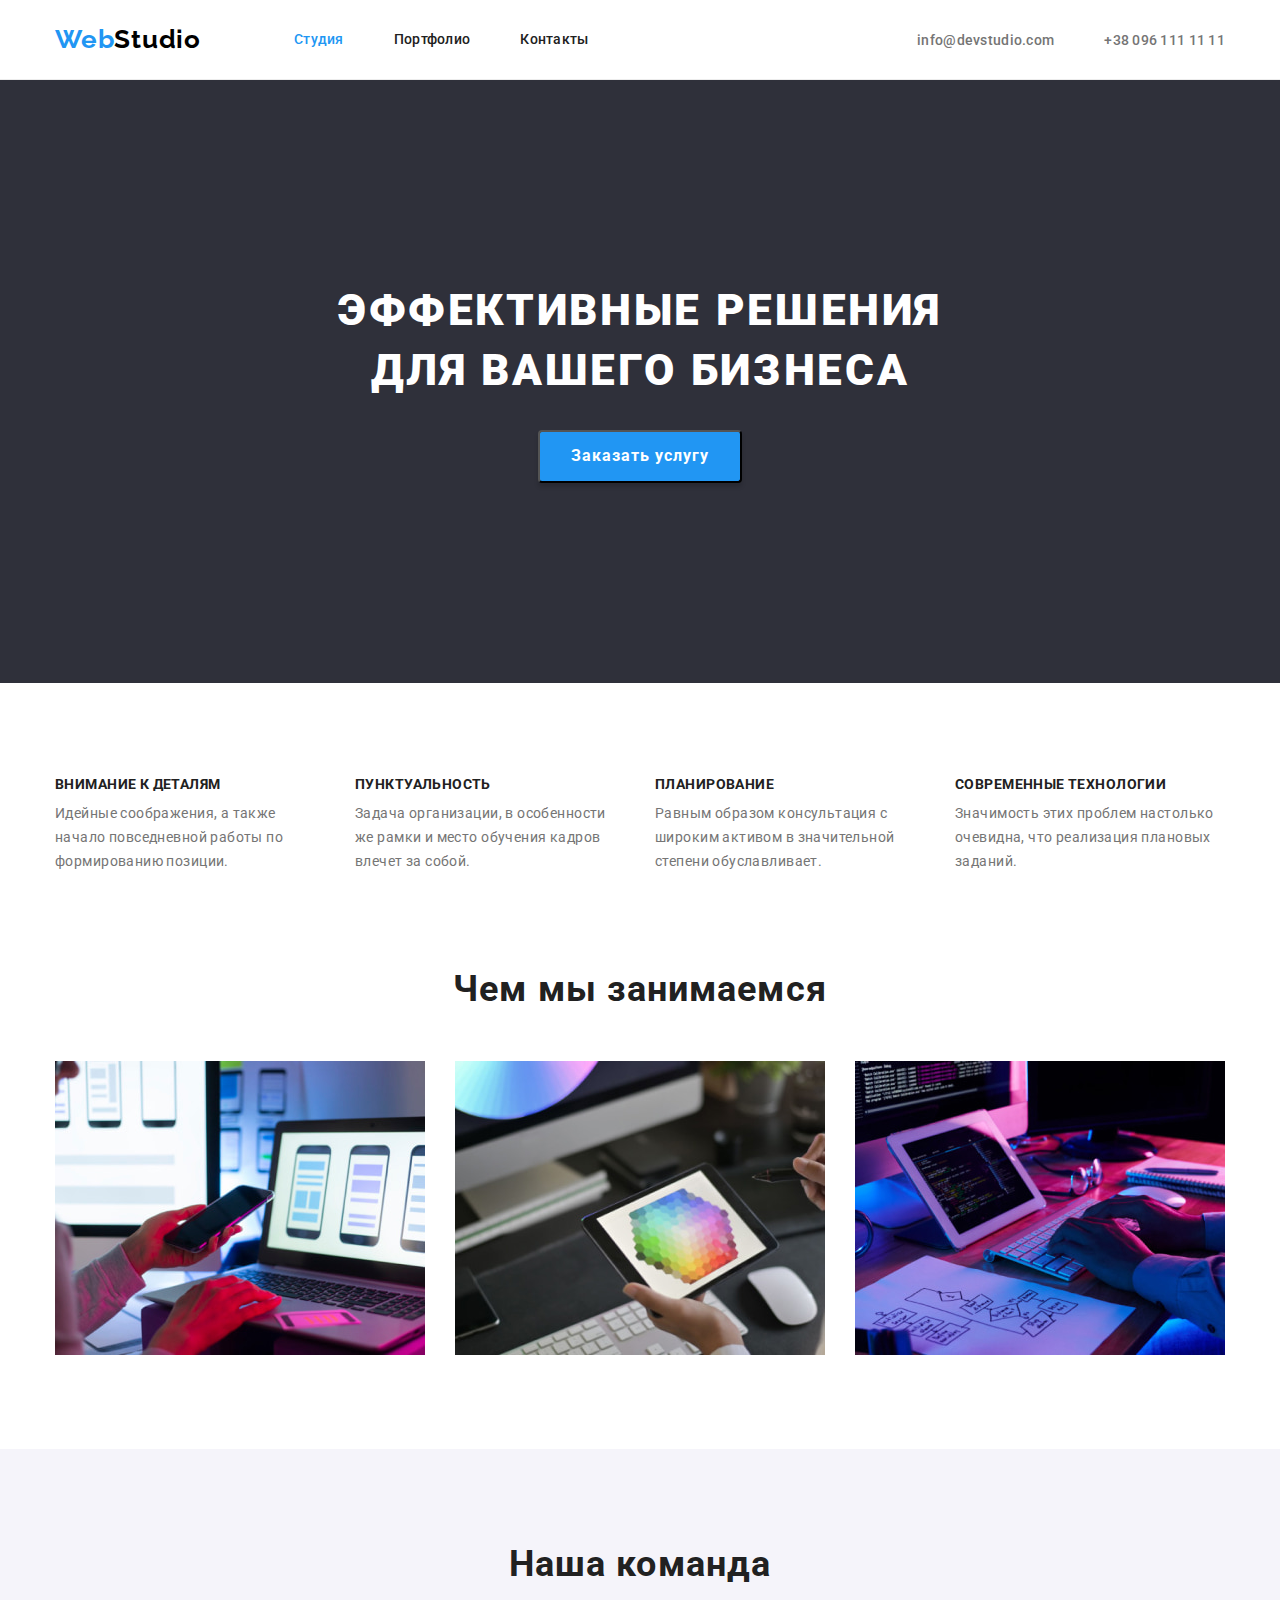
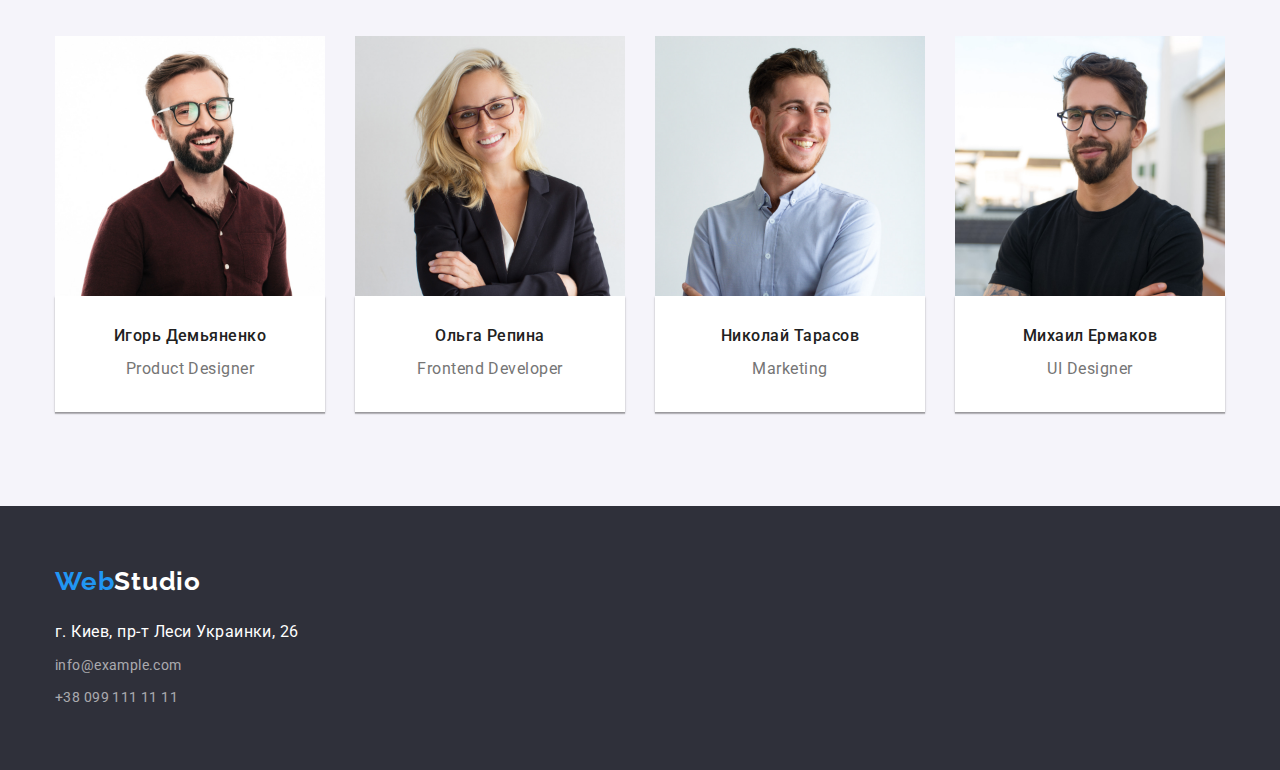
==== index.html @ f091d11c "Initial commit" ====
<!DOCTYPE html>
<html lang="ru">
  <head>
    <meta charset="UTF-8" />
    <meta http-equiv="X-UA-Compatible" content="IE=edge" />
    <meta name="viewport" content="width=device-width, initial-scale=1.0" />
    <title>Эффективные решения для вашего бизнеса</title>
    <!--Fonts Start-->
    <link rel="preconnect" href="https://fonts.googleapis.com" />
    <link rel="preconnect" href="https://fonts.gstatic.com" crossorigin />
    <link
      href="https://fonts.googleapis.com/css2?family=Raleway:wght@700&family=Roboto:wght@400;500;700&display=swap"
      rel="stylesheet"
    />
    <!--Fonts End-->
    <!--Normalize Start-->
    <link
      rel="stylesheet"
      href="https://cdn.jsdelivr.net/npm/modern-normalize@1.1.0/modern-normalize.min.css"
    />
    <!--Normalize End-->
    <link rel="stylesheet" href="./css/styles.css" />
  </head>

  <body>
    <!-- Header section  -->
    <header class="header">
      <div class="container header-container">
        <a class="logo link" href="">
          <span class="logo-text">Web</span><span class="logo-text-second-black">Studio</span>
        </a>
        <nav class="header-nav">
          <ul class="header-list list">
            <li class="header-item">
              <a class="header-link header-list-nav header-link-current link" href="#features"
                >Студия</a
              >
            </li>
            <li class="header-item">
              <a class="header-link header-list-nav link" href="portfolio.html">Портфолио</a>
            </li>
            <li class="header-item">
              <a class="header-link header-list-nav link" href="#contacts">Контакты</a>
            </li>
          </ul>
        </nav>
        <ul class="header-list list">
          <li class="header-item">
            <a class="header-mail header-link link" href="mailto:info@devstudio.com"
              >info@devstudio.com</a
            >
          </li>
          <li class="header-item">
            <a class="header-phone header-link link" href="tel:+380961111111">+38 096 111 11 11</a>
          </li>
        </ul>
      </div>
    </header>
    <!-- Main section -->
    <main>
      <!-- Hero section -->
      <section class="hero">
        <div class="container hero-container">
          <h1 class="main-title">Эффективные решения для вашего бизнеса</h1>
          <button class="main-btn" type="button">Заказать услугу</button>
        </div>
      </section>
      <!-- Features section -->
      <section class="features" id="features">
        <!-- Логічний підзаголовок -->
        <div class="container features-container">
          <h2 class="visually-hidden">Особенности</h2>
          <ul class="features-list list">
            <li class="features-item">
              <h3 class="section-subtitle">Внимание к деталям</h3>
              <p class="about-desc">
                Идейные соображения, а также начало повседневной работы по формированию позиции.
              </p>
            </li>
            <li class="features-item">
              <h3 class="section-subtitle">Пунктуальность</h3>
              <p class="about-desc">
                Задача организации, в особенности же рамки и место обучения кадров влечет за собой.
              </p>
            </li>
            <li class="features-item">
              <h3 class="section-subtitle">Планирование</h3>
              <p class="about-desc">
                Равным образом консультация с широким активом в значительной степени обуславливает.
              </p>
            </li>
            <li class="features-item">
              <h3 class="section-subtitle">Современные технологии</h3>
              <p class="about-desc">
                Значимость этих проблем настолько очевидна, что реализация плановых заданий.
              </p>
            </li>
          </ul>
        </div>
      </section>
      <!-- Services section -->
      <section class="services">
        <div class="container">
          <h2 class="second-title">Чем мы занимаемся</h2>
          <ul class="service-list list">
            <li class="sevice-item">
              <img
                class="service-img"
                src="./image/service/img-2.jpg"
                alt="Разработка проэкта"
                width="370"
                height="294"
              />
            </li>
            <li class="sevice-item">
              <img
                class="service-img"
                src="./image/service/img-3.jpg"
                alt="Подбор дизайна"
                width="370"
                height="294"
              />
            </li>
            <li class="sevice-item">
              <img
                class="service-img"
                src="./image/service/img-1.jpg"
                alt="Планирование"
                width="370"
                height="294"
              />
            </li>
          </ul>
        </div>
      </section>
      <!-- Team section -->
      <section class="team">
        <div class="container">
          <h2 class="second-title">Наша команда</h2>
          <ul class="team-list list">
            <li class="team-item">
              <img
                class="team-img"
                src="./image/team/img-2-1.jpg"
                width="270"
                height="260"
                alt="Игорь Демьяненко"
              />
              <div class="team-wrapper">
                <h3 class="team-subtitle">Игорь Демьяненко</h3>
                <p class="about-desc-team" lang="en">Product Designer</p>
              </div>
            </li>
            <li class="team-item">
              <img
                class="team-img"
                src="./image/team/img-2-2.jpg"
                width="270"
                height="260"
                alt="Ольга Репина"
              />
              <div class="team-wrapper">
                <h3 class="team-subtitle">Ольга Репина</h3>
                <p class="about-desc-team" lang="en">Frontend Developer</p>
              </div>
            </li>
            <li class="team-item">
              <img
                class="team-img"
                src="./image/team/img-2-3.jpg"
                width="270"
                height="260"
                alt="Николай Тарасов"
              />
              <div class="team-wrapper">
                <h3 class="team-subtitle">Николай Тарасов</h3>
                <p class="about-desc-team" lang="en">Marketing</p>
              </div>
            </li>
            <li class="team-item">
              <img
                class="team-img"
                src="./image/team/img-2-4.jpg"
                width="270"
                height="260"
                alt="Михаил Ермаков"
              />
              <div class="team-wrapper">
                <h3 class="team-subtitle">Михаил Ермаков</h3>
                <p class="about-desc-team" lang="en">UI Designer</p>
              </div>
            </li>
          </ul>
        </div>
      </section>
    </main>
    <!-- Footer section -->
    <footer class="footer" id="contacts">
      <div class="container">
        <a class="logo logo-footer link" href="">
          <span class="logo-text">Web</span><span class="logo-text-second-white">Studio</span>
        </a>
        <address class="contacts-adress">
          <ul class="footer-item list">
            <li class="footer-list">
              <a
                class="footer-adress link"
                href="https://goo.gl/maps/zEuSGxevjgM5tQku9"
                target="_blank"
                rel="noopener norefferer"
                >г. Киев, пр-т Леси Украинки, 26</a
              >
            </li>
            <li class="footer-list">
              <a class="footer-email link" href="mailto:info@example.com">info@example.com</a>
            </li>
            <li class="footer-list">
              <a class="footer-phone link" href="tel:+380991111111">+38 099 111 11 11</a>
            </li>
          </ul>
        </address>
      </div>
    </footer>
  </body>
</html>
---- css/styles.css ----
:root {
  /* fonts */
  --main-font: 'Roboto', sans-serif;
  --secondary-font: 'Raleway', sans-serif;

  /* text colors */
  --main-txt-cl: #212121;
  --accent-txt-cl: #757575;
  --link-txt-cl: #2196f3;

  /* bg color */
  --dark-bg-color: #2f303a;

  /* others */
}

body {
  font-family: var(--main-font);
  color: var(--main-txt-cl);
}

/*resert styles */
h1,
h2,
h3,
h4,
h5,
h6,
p {
  margin: 0;
}
img {
  display: block;
}
.link {
  text-decoration: none;
  color: currentColor;
}

.list {
  list-style: none;
  padding: 0;
}

/*base styles*/

.container {
  width: 1200px;
  padding-left: 15px;
  padding-right: 15px;
  margin-left: auto;
  margin-right: auto;
}

/**
|===============================
|Header section
|===============================
*/
.header {
  border-bottom: 1px solid #ececec;
}
.header-container {
  display: flex;
  align-items: center;
}

.logo {
  margin-right: 93px;
}

.logo-text-second-black {
  font-family: var(--secondary-font);
  font-weight: 700;
  font-size: 26px;
  line-height: 1.2;
  letter-spacing: 0.03em;
  color: #000000;
}
.logo-text {
  font-family: var(--secondary-font);
  font-weight: 700;
  font-size: 26px;
  line-height: 1.2;
  letter-spacing: 0.03em;
  color: var(--link-txt-cl);
}
.logo-text-second-white {
  font-family: var(--secondary-font);
  font-weight: 700;
  font-size: 26px;
  line-height: 1.2;
  letter-spacing: 0.03em;
  color: #ffffff;
}
.header-list {
  display: flex;
  margin-top: 0;
  margin-bottom: 0;
}

.header-list-nav {
  display: flex;
  padding-top: 32px;
  padding-bottom: 32px;
}

.header-item {
  margin-right: 50px;
}

.header-item:last-child {
  margin-right: 0;
}

.header-nav {
  margin-right: auto;
}
.header-link,
.header-email {
  font-weight: 500;
  font-size: 14px;
  line-height: 1.1;
  letter-spacing: 0.02em;

  color: var(--main-txt-cl);
}

.header-link:hover,
.header-link:focus .header-phone:hover,
.header-phone:focus {
  color: var(--link-txt-cl);
}
.header-link-current {
  color: var(--link-txt-cl);
}

.header-phone,
.header-mail {
  font-weight: 500;
  font-size: 14px;
  line-height: 1.1;
  letter-spacing: 0.02em;

  color: #757575;
}

/**
|===============================
|Hero section
|===============================
*/
.hero {
  background-color: var(--dark-bg-color);
  padding-top: 200px;
  padding-bottom: 200px;
}

.hero-container {
  align-items: center;
}

.main-title {
  max-width: 696px;
  margin-left: auto;
  margin-right: auto;
  margin-bottom: 30px;

  font-weight: 900;
  font-size: 44px;
  line-height: 60px;
  text-align: center;
  letter-spacing: 0.06em;
  text-transform: uppercase;
  color: #ffffff;
}
.main-btn {
  display: flex;
  min-width: 200px;
  min-height: 50px;
  padding: 9px 31px;
  margin-left: auto;
  margin-right: auto;

  font-family: inherit;
  font-weight: 700;
  font-size: 16px;
  line-height: 1.9;
  letter-spacing: 0.06em;
  color: #ffffff;

  background-color: var(--link-txt-cl);
  box-shadow: 0px 4px 4px rgba(0, 0, 0, 0.15);
  border-radius: 4px;
  cursor: pointer;
}
.main-btn:hover,
.main-btn:focus {
  background-color: #188ce8;
}
.main-btn-link:hover,
.main-btn-link:focus {
  color: #ffffff;
  background-color: #188ce8;
}

/**
|===============================
|Features section
|===============================
*/
.features {
  padding-top: 94px;
  padding-bottom: 94px;
}

.features-list {
  display: flex;
  gap: 30px;

  margin-top: 0;
  margin-bottom: 0;
}

.features-item {
  width: 270px;
}

.second-title {
  color: var(--main-txt-cl);
  font-weight: 700;
  font-size: 36px;
  line-height: 1.2;
  text-align: center;
  letter-spacing: 0.03em;
}
.section-subtitle {
  margin-bottom: 10px;

  color: var(--main-txt-cl);
  text-transform: uppercase;
  line-height: 1.1;
  letter-spacing: 0.03em;
  font-size: 14px;
}

.about-desc {
  color: var(--accent-txt-cl);
  font-size: 14px;
  line-height: 1.7;
  letter-spacing: 0.03em;
}

/**
|===============================
|Services section
|===============================
*/
.services {
  padding-bottom: 94px;
}
.second-title {
  margin-bottom: 50px;
}
.service-list {
  display: flex;
  gap: 30px;
  margin-top: 0;
  margin-bottom: 0;
}

/**
|===============================
|Team section
|===============================
*/
.team {
  background: #f5f4fa;
  padding-top: 94px;
  padding-bottom: 94px;
}
.second-title {
  margin-bottom: 50px;
}
.team-list {
  display: flex;
  gap: 30px;
  margin-top: 0;
  margin-bottom: 0;
}
.team-wrapper {
  padding-top: 30px;
  padding-bottom: 30px;

  padding-left: 5px;
  padding-right: 5px;

  border-top: none;
  background-color: #ffffff;
  box-shadow: 0px 1px 3px rgba(0, 0, 0, 0.12), 0px 1px 1px rgba(0, 0, 0, 0.14),
    0px 2px 1px rgba(0, 0, 0, 0.2);
}
.team-subtitle {
  font-weight: 500;
  font-size: 16px;
  line-height: 1.2;
  text-align: center;
  letter-spacing: 0.03em;
  color: var(--main-txt-cl);
  margin-bottom: 10px;
}

.about-desc-team {
  color: var(--accent-txt-cl);
  font-size: 16px;
  line-height: 1.7;
  letter-spacing: 0.03em;
  text-align: center;
}
/**
|===============================
|Footer
|===============================
*/

.footer {
  background-color: var(--dark-bg-color);
  padding-top: 60px;
  padding-bottom: 60px;
}
.logo-footer {
  margin-right: 0;
}
.contacts-adress {
  font-style: normal;
  margin-top: 20px;
}
.footer-item {
  margin-top: 0;
  margin-bottom: 0;
}
.footer-list {
  margin-bottom: 9px;
}

.footer-list:last-child {
  margin-bottom: 0;
}

.footer-adress {
  line-height: 1.7;
  letter-spacing: 0.03em;
  color: #ffffff;
  margin-top: 20px;
}
.footer-email,
.footer-phone {
  font-size: 14px;
  line-height: 1.7;
  letter-spacing: 0.03em;
  color: rgba(255, 255, 255, 0.6);
  margin-bottom: 9px;
}

/**
|===============================
|Portfolio list
|===============================
*/

/* Project Section*/
.functional {
  padding-top: 94px;
  padding-bottom: 94px;
}

.project-container {
  display: flex;
  gap: 8px;
  justify-content: center;
  margin-top: 0;
  margin-bottom: 0;
  margin-bottom: 50px;
  padding-top: 6px;
  padding-bottom: 6px;
}

.project-link:hover,
.project-link:focus {
  color: #ffffff;
  background-color: var(--link-txt-cl);
}

.btn-project:hover,
.btn-project:focus {
  color: #ffffff;
  background-color: var(--link-txt-cl);
}
.btn-project {
  font-family: inherit;
  color: var(--main-txt-cl);
  font-weight: 500;
  font-size: 16px;
  line-height: 1.6;
  text-align: center;
  letter-spacing: 0.03em;
  cursor: pointer;
  background-color: #f5f4fa;
  border-radius: 4px;
}
.btn-project-current {
  color: #ffffff;
  background-color: var(--link-txt-cl);
}

.visually-hidden {
  position: absolute;
  width: 1px;
  height: 1px;
  margin: -1px;
  border: 0;
  padding: 0;

  white-space: nowrap;
  clip-path: inset(100%);
  clip: rect(0 0 0 0);
  overflow: hidden;
}

.functional-list {
  font-weight: 500;
  font-size: 16px;
  line-height: 1.6;
  text-align: center;
  letter-spacing: 0.03em;
  color: var(--main-txt-cl);
  cursor: pointer;
}

.item-all {
  color: #ffffff;
  background-color: var(--link-txt-cl);
}
.about-project {
  display: flex;
  gap: 30px;
  flex-wrap: wrap;
  margin-block: 0;
  margin-inline: 0;
  padding-inline: 0;
}
.project-wrapper {
  padding-top: 20px;
  padding-bottom: 20px;
  padding-left: 24px;
  padding-right: 24px;

  border-top: none;
  background: #ffffff;
  border: 1px solid #eeeeee;
}

.projects-item {
  font-weight: 700;
  font-size: 18px;
  line-height: 2;
  letter-spacing: 0.06em;
  color: var(--main-txt-cl);

  margin-bottom: 4px;
}

.projects-about {
  font-size: 16px;
  line-height: 1.9;
  color: var(--accent-txt-cl);
}
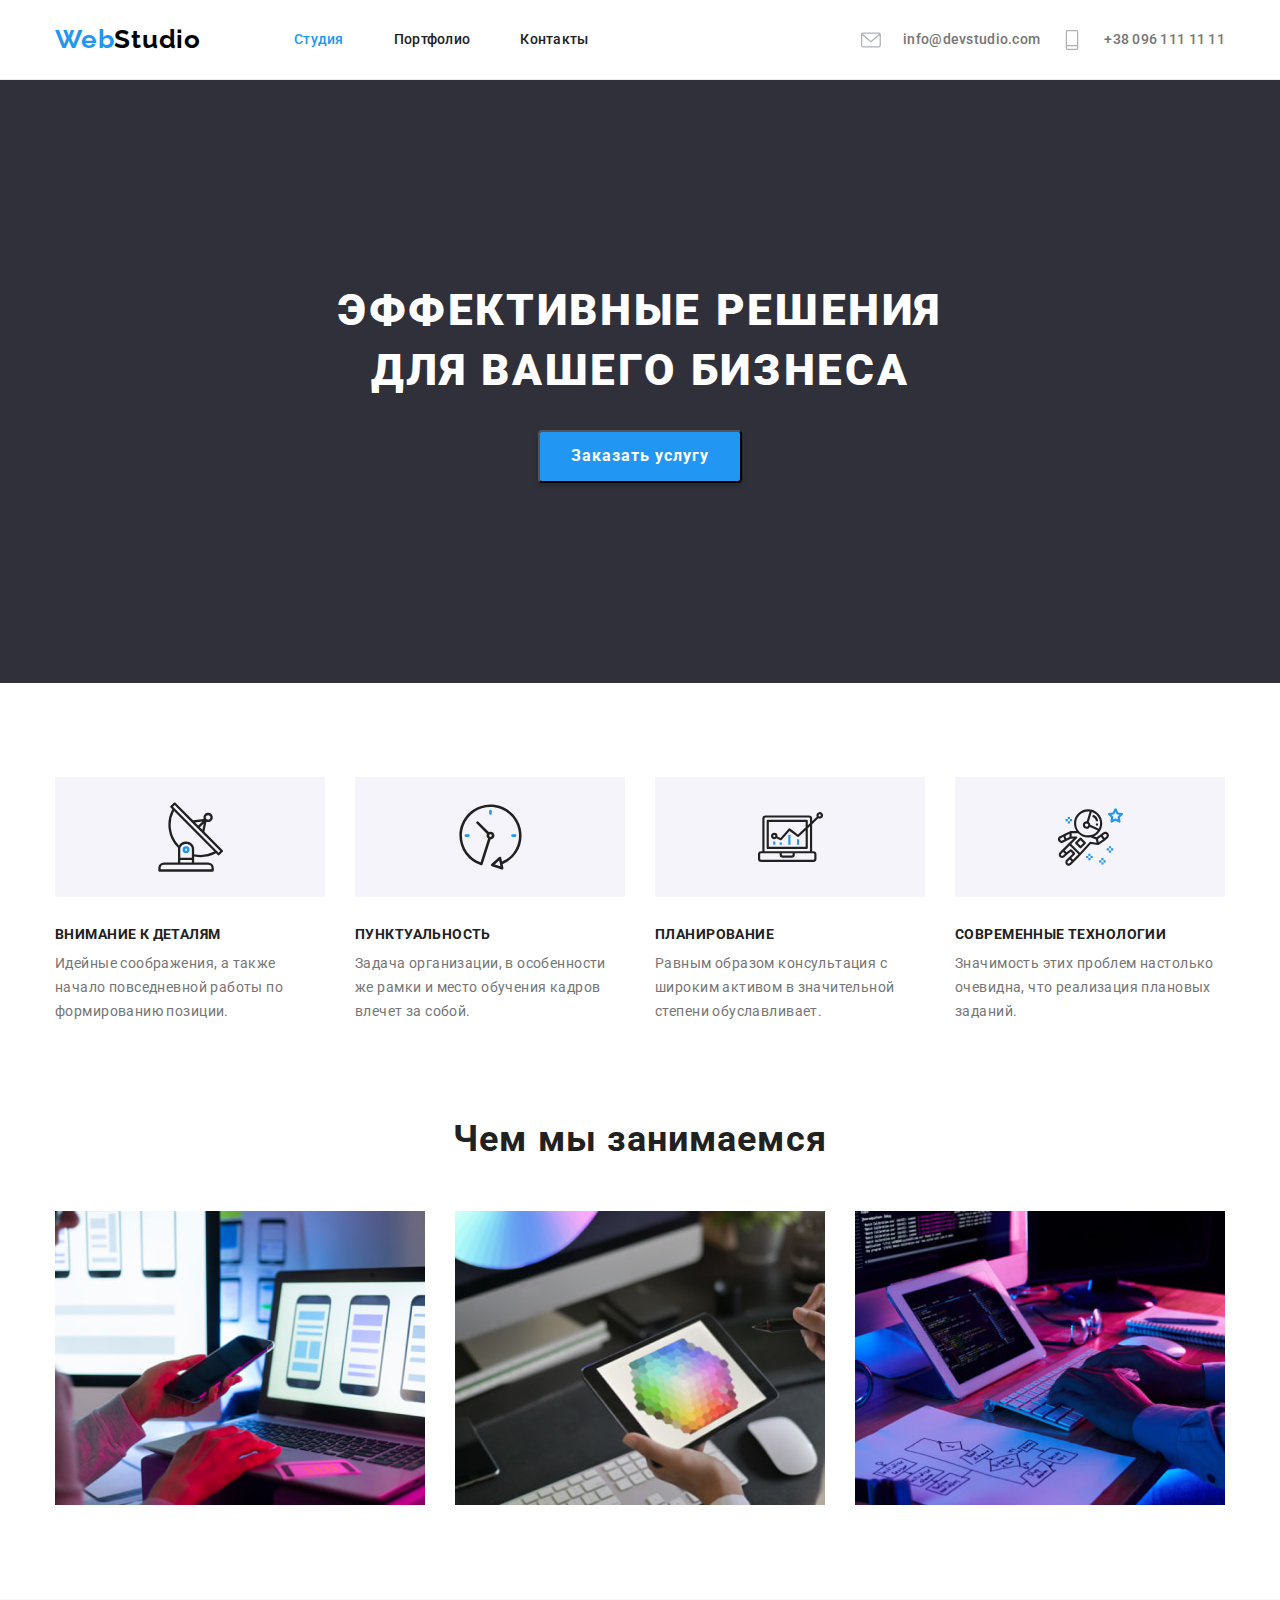
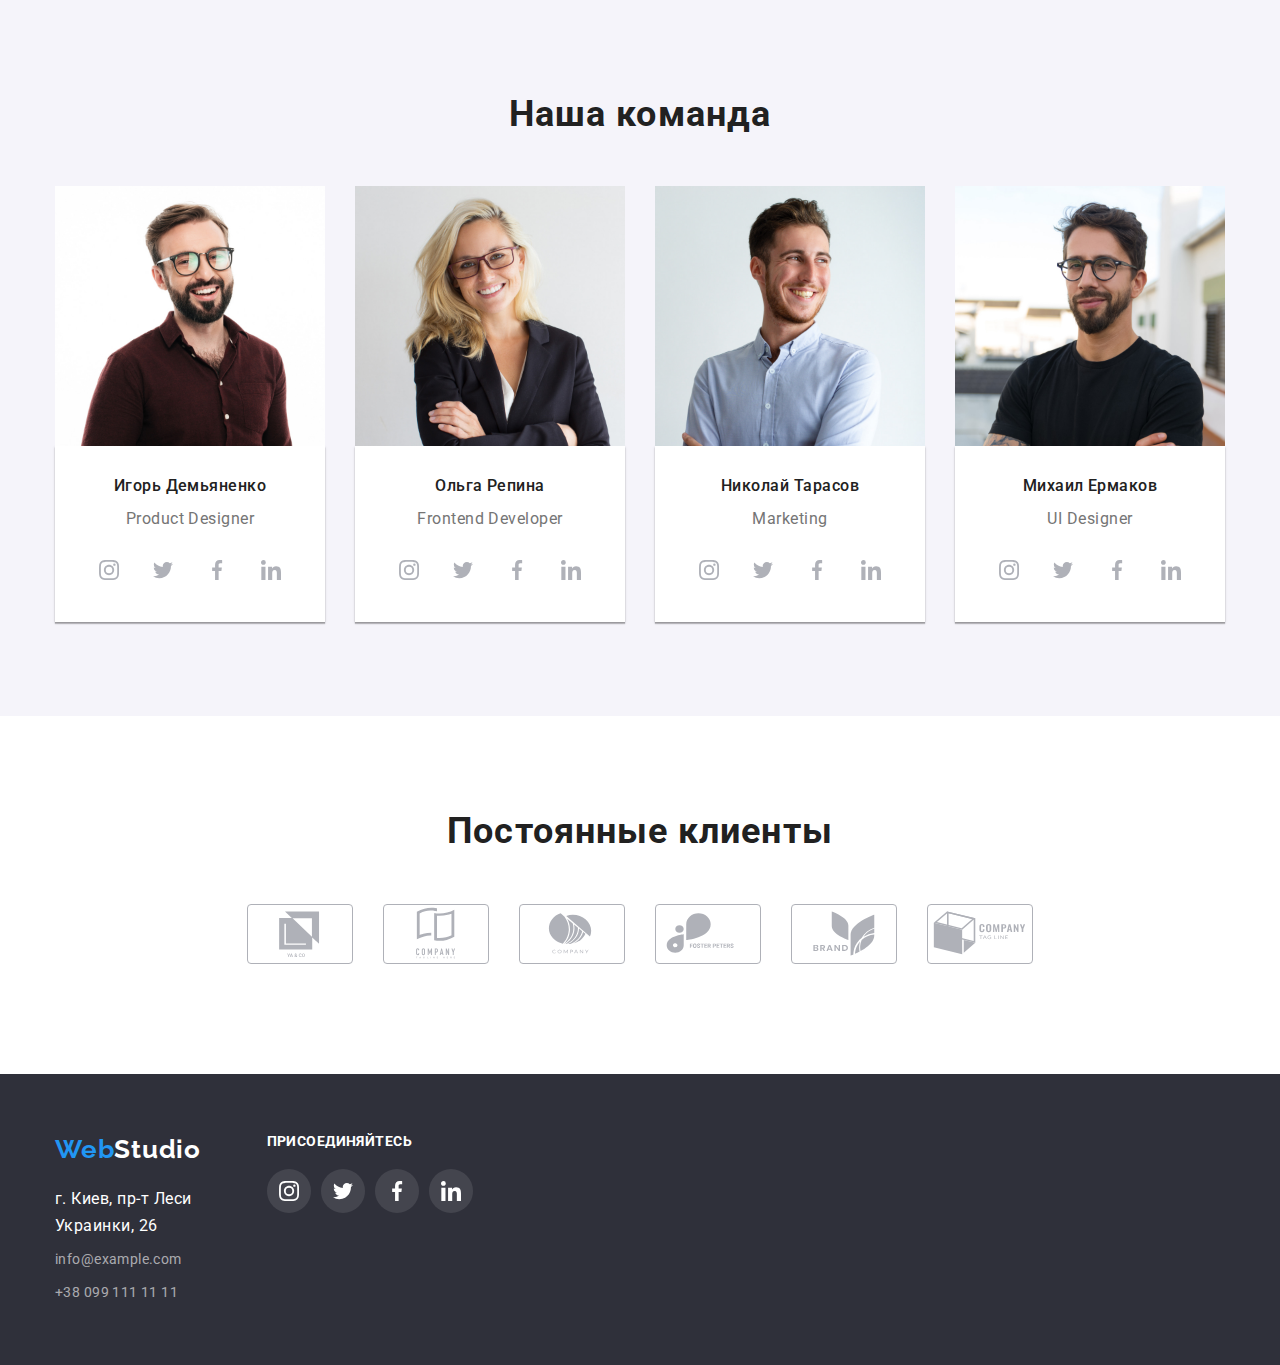
==== commit 7ac0fd9d: "homework 4" ====
--- a/index.html
+++ b/index.html
@@ -46,12 +46,45 @@
         </nav>
         <ul class="header-list list">
           <li class="header-item">
-            <a class="header-mail header-link link" href="mailto:info@devstudio.com"
-              >info@devstudio.com</a
-            >
-          </li>
-          <li class="header-item">
-            <a class="header-phone header-link link" href="tel:+380961111111">+38 096 111 11 11</a>
+            <ul class="header-social-list list">
+              <li class="header-social-item">
+                <a
+                  class="socials-link link"
+                  href=""
+                  target="_blank"
+                  rel="noopener noreferrer"
+                  aria-label="mail"
+                >
+                  <svg class="socials-icon" width="20" height="20">
+                    <use href="/image/icon/icons.svg#icon-mail"></use>
+                  </svg>
+                </a>
+              </li>
+              <li class="header-social-item">
+                <a class="header-mail header-link link" href="mailto:info@devstudio.com"
+                  >info@devstudio.com</a
+                >
+              </li>
+
+              <li class="header-social-item">
+                <a
+                  class="socials-link link"
+                  href=""
+                  target="_blank"
+                  rel="noopener noreferrer"
+                  aria-label="phone"
+                >
+                  <svg class="socials-icon" width="20" height="20">
+                    <use href="/image/icon/icons.svg#icon-phone"></use>
+                  </svg>
+                </a>
+              </li>
+              <li class="header-item">
+                <a class="header-phone header-link link" href="tel:+380961111111"
+                  >+38 096 111 11 11</a
+                >
+              </li>
+            </ul>
           </li>
         </ul>
       </div>
@@ -72,24 +105,68 @@
           <h2 class="visually-hidden">Особенности</h2>
           <ul class="features-list list">
             <li class="features-item">
+              <a
+                class="features-link link"
+                href=""
+                target="_blank"
+                rel="noopener noreferrer"
+                aria-label="technology"
+              >
+                <svg class="features-icon" width="65" height="70">
+                  <use href="/image/icon/icons.svg#icon-technology"></use>
+                </svg>
+              </a>
               <h3 class="section-subtitle">Внимание к деталям</h3>
               <p class="about-desc">
                 Идейные соображения, а также начало повседневной работы по формированию позиции.
               </p>
             </li>
             <li class="features-item">
+              <a
+                class="features-link link"
+                href=""
+                target="_blank"
+                rel="noopener noreferrer"
+                aria-label="time"
+              >
+                <svg class="features-icon" width="65" height="70">
+                  <use href="/image/icon/icons.svg#icon-time"></use>
+                </svg>
+              </a>
               <h3 class="section-subtitle">Пунктуальность</h3>
               <p class="about-desc">
                 Задача организации, в особенности же рамки и место обучения кадров влечет за собой.
               </p>
             </li>
             <li class="features-item">
+              <a
+                class="features-link link"
+                href=""
+                target="_blank"
+                rel="noopener noreferrer"
+                aria-label="diagram"
+              >
+                <svg class="features-icon" width="65" height="70">
+                  <use href="/image/icon/icons.svg#icon-diagram"></use>
+                </svg>
+              </a>
               <h3 class="section-subtitle">Планирование</h3>
               <p class="about-desc">
                 Равным образом консультация с широким активом в значительной степени обуславливает.
               </p>
             </li>
             <li class="features-item">
+              <a
+                class="features-link link"
+                href=""
+                target="_blank"
+                rel="noopener noreferrer"
+                aria-label="astronaut"
+              >
+                <svg class="features-icon" width="65" height="70">
+                  <use href="/image/icon/icons.svg#icon-astronaut"></use>
+                </svg>
+              </a>
               <h3 class="section-subtitle">Современные технологии</h3>
               <p class="about-desc">
                 Значимость этих проблем настолько очевидна, что реализация плановых заданий.
@@ -149,6 +226,60 @@
               <div class="team-wrapper">
                 <h3 class="team-subtitle">Игорь Демьяненко</h3>
                 <p class="about-desc-team" lang="en">Product Designer</p>
+                <ul class="socials list">
+                  <li class="social-item">
+                    <a
+                      class="socials-link link"
+                      href=""
+                      target="_blank"
+                      rel="noopener noreferrer"
+                      aria-label="instagram"
+                    >
+                      <svg class="socials-icon" width="20" height="20">
+                        <use href="/image/icon/icons.svg#icon-instagram"></use>
+                      </svg>
+                    </a>
+                  </li>
+                  <li class="socials-item">
+                    <a
+                      class="socials-link link"
+                      href=""
+                      target="_blank"
+                      rel="noopener noreferrer"
+                      aria-label="twitter"
+                    >
+                      <svg class="socials-icon" width="20" height="20">
+                        <use href="/image/icon/icons.svg#icon-twitter"></use>
+                      </svg>
+                    </a>
+                  </li>
+                  <li class="socials-item">
+                    <a
+                      class="socials-link link"
+                      href=""
+                      target="_blank"
+                      rel="noopener noreferrer"
+                      aria-label="facebook"
+                    >
+                      <svg class="socials-icon" width="20" height="20">
+                        <use href="/image/icon/icons.svg#icon-facebook"></use>
+                      </svg>
+                    </a>
+                  </li>
+                  <li class="social-item">
+                    <a
+                      class="socials-link link"
+                      href=""
+                      target="_blank"
+                      rel="noopener noreferrer"
+                      aria-label="linkidn"
+                    >
+                      <svg class="socials-icon" width="20" height="20">
+                        <use href="/image/icon/icons.svg#icon-linkedin"></use>
+                      </svg>
+                    </a>
+                  </li>
+                </ul>
               </div>
             </li>
             <li class="team-item">
@@ -162,6 +293,60 @@
               <div class="team-wrapper">
                 <h3 class="team-subtitle">Ольга Репина</h3>
                 <p class="about-desc-team" lang="en">Frontend Developer</p>
+                <ul class="socials list">
+                  <li class="social-item">
+                    <a
+                      class="socials-link link"
+                      href=""
+                      target="_blank"
+                      rel="noopener noreferrer"
+                      aria-label="instagram"
+                    >
+                      <svg class="socials-icon" width="20" height="20">
+                        <use href="/image/icon/icons.svg#icon-instagram"></use>
+                      </svg>
+                    </a>
+                  </li>
+                  <li class="socials-item">
+                    <a
+                      class="socials-link link"
+                      href=""
+                      target="_blank"
+                      rel="noopener noreferrer"
+                      aria-label="twitter"
+                    >
+                      <svg class="socials-icon" width="20" height="20">
+                        <use href="/image/icon/icons.svg#icon-twitter"></use>
+                      </svg>
+                    </a>
+                  </li>
+                  <li class="socials-item">
+                    <a
+                      class="socials-link link"
+                      href=""
+                      target="_blank"
+                      rel="noopener noreferrer"
+                      aria-label="facebook"
+                    >
+                      <svg class="socials-icon" width="20" height="20">
+                        <use href="/image/icon/icons.svg#icon-facebook"></use>
+                      </svg>
+                    </a>
+                  </li>
+                  <li class="social-item">
+                    <a
+                      class="socials-link link"
+                      href=""
+                      target="_blank"
+                      rel="noopener noreferrer"
+                      aria-label="linkidn"
+                    >
+                      <svg class="socials-icon" width="20" height="20">
+                        <use href="/image/icon/icons.svg#icon-linkedin"></use>
+                      </svg>
+                    </a>
+                  </li>
+                </ul>
               </div>
             </li>
             <li class="team-item">
@@ -175,6 +360,60 @@
               <div class="team-wrapper">
                 <h3 class="team-subtitle">Николай Тарасов</h3>
                 <p class="about-desc-team" lang="en">Marketing</p>
+                <ul class="socials list">
+                  <li class="social-item">
+                    <a
+                      class="socials-link link"
+                      href=""
+                      target="_blank"
+                      rel="noopener noreferrer"
+                      aria-label="instagram"
+                    >
+                      <svg class="socials-icon" width="20" height="20">
+                        <use href="/image/icon/icons.svg#icon-instagram"></use>
+                      </svg>
+                    </a>
+                  </li>
+                  <li class="socials-item">
+                    <a
+                      class="socials-link link"
+                      href=""
+                      target="_blank"
+                      rel="noopener noreferrer"
+                      aria-label="twitter"
+                    >
+                      <svg class="socials-icon" width="20" height="20">
+                        <use href="/image/icon/icons.svg#icon-twitter"></use>
+                      </svg>
+                    </a>
+                  </li>
+                  <li class="socials-item">
+                    <a
+                      class="socials-link link"
+                      href=""
+                      target="_blank"
+                      rel="noopener noreferrer"
+                      aria-label="facebook"
+                    >
+                      <svg class="socials-icon" width="20" height="20">
+                        <use href="/image/icon/icons.svg#icon-facebook"></use>
+                      </svg>
+                    </a>
+                  </li>
+                  <li class="social-item">
+                    <a
+                      class="socials-link link"
+                      href=""
+                      target="_blank"
+                      rel="noopener noreferrer"
+                      aria-label="linkidn"
+                    >
+                      <svg class="socials-icon" width="20" height="20">
+                        <use href="/image/icon/icons.svg#icon-linkedin"></use>
+                      </svg>
+                    </a>
+                  </li>
+                </ul>
               </div>
             </li>
             <li class="team-item">
@@ -188,37 +427,237 @@
               <div class="team-wrapper">
                 <h3 class="team-subtitle">Михаил Ермаков</h3>
                 <p class="about-desc-team" lang="en">UI Designer</p>
+                <ul class="socials list">
+                  <li class="social-item">
+                    <a
+                      class="socials-link link"
+                      href=""
+                      target="_blank"
+                      rel="noopener noreferrer"
+                      aria-label="instagram"
+                    >
+                      <svg class="socials-icon" width="20" height="20">
+                        <use href="/image/icon/icons.svg#icon-instagram"></use>
+                      </svg>
+                    </a>
+                  </li>
+                  <li class="socials-item">
+                    <a
+                      class="socials-link link"
+                      href=""
+                      target="_blank"
+                      rel="noopener noreferrer"
+                      aria-label="twitter"
+                    >
+                      <svg class="socials-icon" width="20" height="20">
+                        <use href="/image/icon/icons.svg#icon-twitter"></use>
+                      </svg>
+                    </a>
+                  </li>
+                  <li class="socials-item">
+                    <a
+                      class="socials-link link"
+                      href=""
+                      target="_blank"
+                      rel="noopener noreferrer"
+                      aria-label="facebook"
+                    >
+                      <svg class="socials-icon" width="20" height="20">
+                        <use href="/image/icon/icons.svg#icon-facebook"></use>
+                      </svg>
+                    </a>
+                  </li>
+                  <li class="social-item">
+                    <a
+                      class="socials-link link"
+                      href=""
+                      target="_blank"
+                      rel="noopener noreferrer"
+                      aria-label="linkidn"
+                    >
+                      <svg class="socials-icon" width="20" height="20">
+                        <use href="/image/icon/icons.svg#icon-linkedin"></use>
+                      </svg>
+                    </a>
+                  </li>
+                </ul>
               </div>
             </li>
           </ul>
         </div>
       </section>
     </main>
+    <!-- Clients section -->
+    <section class="section clients-section">
+      <div class="container">
+        <h2 class="second-title">Постоянные клиенты</h2>
+        <ul class="clients clients-list list">
+          <li class="clients-item">
+            <a
+              class="clients-link link"
+              href=""
+              target="_blank"
+              rel="noopener noreferrer"
+              aria-label="icon-company-1"
+            >
+              <svg class="clients-icon" width="170" height="92">
+                <use href="/image/icon/icons.svg#icon-company-1"></use>
+              </svg>
+            </a>
+          </li>
+          <li class="clients-item">
+            <a
+              class="clients-link link"
+              href=""
+              target="_blank"
+              rel="noopener noreferrer"
+              aria-label="icon-company-2"
+            >
+              <svg class="clients-icon" width="170" height="92">
+                <use href="/image/icon/icons.svg#icon-company-2"></use>
+              </svg>
+            </a>
+          </li>
+          <li class="clients-item">
+            <a
+              class="clients-link link"
+              href=""
+              target="_blank"
+              rel="noopener noreferrer"
+              aria-label="icon-company-3"
+            >
+              <svg class="clients-icon" width="170" height="92">
+                <use href="/image/icon/icons.svg#icon-company-3"></use>
+              </svg>
+            </a>
+          </li>
+          <li class="clients-item">
+            <a
+              class="clients-link link"
+              href=""
+              target="_blank"
+              rel="noopener noreferrer"
+              aria-label="icon-company-4"
+            >
+              <svg class="clients-icon" width="170" height="92">
+                <use href="/image/icon/icons.svg#icon-company-4"></use>
+              </svg>
+            </a>
+          </li>
+          <li class="clients-item">
+            <a
+              class="clients-link link"
+              href=""
+              target="_blank"
+              rel="noopener noreferrer"
+              aria-label="icon-company-5"
+            >
+              <svg class="clients-icon" width="170" height="92">
+                <use href="/image/icon/icons.svg#icon-company-5"></use>
+              </svg>
+            </a>
+          </li>
+          <li class="clients-item">
+            <a
+              class="clients-link link"
+              href=""
+              target="_blank"
+              rel="noopener noreferrer"
+              aria-label="icon-company-6"
+            >
+              <svg class="clients-icon" width="170" height="92">
+                <use href="/image/icon/icons.svg#icon-company-6"></use>
+              </svg>
+            </a>
+          </li>
+        </ul>
+      </div>
+    </section>
+
     <!-- Footer section -->
     <footer class="footer" id="contacts">
-      <div class="container">
-        <a class="logo logo-footer link" href="">
-          <span class="logo-text">Web</span><span class="logo-text-second-white">Studio</span>
-        </a>
-        <address class="contacts-adress">
-          <ul class="footer-item list">
-            <li class="footer-list">
-              <a
-                class="footer-adress link"
-                href="https://goo.gl/maps/zEuSGxevjgM5tQku9"
-                target="_blank"
-                rel="noopener norefferer"
-                >г. Киев, пр-т Леси Украинки, 26</a
-              >
-            </li>
-            <li class="footer-list">
-              <a class="footer-email link" href="mailto:info@example.com">info@example.com</a>
-            </li>
-            <li class="footer-list">
-              <a class="footer-phone link" href="tel:+380991111111">+38 099 111 11 11</a>
+      <div class="container footer-section">
+        <div class="footer-contacts">
+          <a class="logo logo-footer link" href="">
+            <span class="logo-text">Web</span><span class="logo-text-second-white">Studio</span>
+          </a>
+          <address class="contacts-adress">
+            <ul class="footer-item list">
+              <li class="footer-list">
+                <a
+                  class="footer-adress link"
+                  href="https://goo.gl/maps/zEuSGxevjgM5tQku9"
+                  target="_blank"
+                  rel="noopener norefferer"
+                  >г. Киев, пр-т Леси Украинки, 26</a
+                >
+              </li>
+              <li class="footer-list">
+                <a class="footer-email link" href="mailto:info@example.com">info@example.com</a>
+              </li>
+              <li class="footer-list">
+                <a class="footer-phone link" href="tel:+380991111111">+38 099 111 11 11</a>
+              </li>
+            </ul>
+          </address>
+        </div>
+        <div class="container footer-container">
+          <p class="footer-text">Присоединяйтесь</p>
+          <ul class="footer-connect list">
+            <li class="footer-connect-item">
+              <a
+                class="footer-connect-link link"
+                href=""
+                target="_blank"
+                rel="noopener noreferrer"
+                aria-label="instagram"
+              >
+                <svg class="footer-icon" width="20" height="20">
+                  <use href="/image/icon/icons.svg#icon-instagram"></use>
+                </svg>
+              </a>
+            </li>
+            <li class="footer-connect-item">
+              <a
+                class="footer-connect-link link"
+                href=""
+                target="_blank"
+                rel="noopener noreferrer"
+                aria-label="twitter"
+              >
+                <svg class="footer-icon" width="20" height="20">
+                  <use href="/image/icon/icons.svg#icon-twitter"></use>
+                </svg>
+              </a>
+            </li>
+            <li class="footer-connect-item">
+              <a
+                class="footer-connect-link link"
+                href=""
+                target="_blank"
+                rel="noopener noreferrer"
+                aria-label="facebook"
+              >
+                <svg class="footer-icon" width="20" height="20">
+                  <use href="/image/icon/icons.svg#icon-facebook"></use>
+                </svg>
+              </a>
+            </li>
+            <li class="footer-connect-item">
+              <a
+                class="footer-connect-link link"
+                href=""
+                target="_blank"
+                rel="noopener noreferrer"
+                aria-label="linkidn"
+              >
+                <svg class="footer-icon" width="20" height="20">
+                  <use href="/image/icon/icons.svg#icon-linkedin"></use>
+                </svg>
+              </a>
             </li>
           </ul>
-        </address>
+        </div>
       </div>
     </footer>
   </body>
--- a/css/styles.css
+++ b/css/styles.css
@@ -144,7 +144,12 @@
 
   color: #757575;
 }
-
+.header-social-list {
+  display: flex;
+  align-items: center;
+  justify-content: center;
+  gap: 10px;
+}
 /**
 |===============================
 |Hero section
@@ -226,6 +231,16 @@
   width: 270px;
 }
 
+.features-link {
+  display: flex;
+  align-items: center;
+  justify-content: center;
+  width: 270px;
+  height: 120px;
+
+  background-color: #f5f4fa;
+}
+
 .second-title {
   color: var(--main-txt-cl);
   font-weight: 700;
@@ -235,6 +250,7 @@
   letter-spacing: 0.03em;
 }
 .section-subtitle {
+  margin-top: 30px;
   margin-bottom: 10px;
 
   color: var(--main-txt-cl);
@@ -317,6 +333,46 @@
   letter-spacing: 0.03em;
   text-align: center;
 }
+
+/**
+|===============================
+|Clients section
+|===============================
+*/
+.clients-section {
+  padding-top: 94px;
+  padding-bottom: 94px;
+}
+.clients {
+  display: flex;
+  align-items: center;
+  justify-content: center;
+  gap: 30px;
+  margin-top: 50px;
+}
+
+.clients-link {
+  display: flex;
+  align-items: center;
+  justify-content: center;
+  width: 106px;
+  height: 60px;
+
+  border: 1px solid #afb1b8;
+  border-radius: 4px;
+}
+.clients-icon {
+  fill: #afb1b8;
+}
+
+.clients-link:hover {
+  background-color: var(--link-txt-cl);
+}
+
+.clients-link:hover .clients-icon {
+  fill: #ffffff;
+}
+
 /**
 |===============================
 |Footer
@@ -328,6 +384,10 @@
   padding-top: 60px;
   padding-bottom: 60px;
 }
+.footer-section {
+  display: flex;
+}
+
 .logo-footer {
   margin-right: 0;
 }
@@ -362,6 +422,77 @@
   margin-bottom: 9px;
 }
 
+.footer-connect {
+  display: flex;
+  gap: 10px;
+  margin-top: 20px;
+}
+.footer-text {
+  font-weight: 700;
+  font-size: 14px;
+  line-height: 1.1;
+  letter-spacing: 0.03em;
+  text-transform: uppercase;
+
+  color: #ffffff;
+}
+
+.footer-connect-link {
+  display: flex;
+  align-items: center;
+  justify-content: center;
+  width: 44px;
+  height: 44px;
+
+  border-radius: 50%;
+  background-color: rgba(255, 255, 255, 0.1);
+}
+.footer-icon {
+  fill: #ffffff;
+}
+
+.footer-connect-link:hover {
+  background-color: var(--link-txt-cl);
+}
+
+.footer-connect-link:hover .footer-icon {
+  fill: #ffffff;
+}
+
+/**
+|===============================
+|Social list
+|===============================
+*/
+.socials {
+  display: flex;
+  align-items: center;
+  justify-content: center;
+  gap: 10px;
+  margin-top: 16px;
+}
+
+.socials-link {
+  display: flex;
+  align-items: center;
+  justify-content: center;
+  width: 44px;
+  height: 44px;
+
+  background-color: #ffffff;
+  border-radius: 50%;
+}
+.socials-icon {
+  fill: #afb1b8;
+}
+
+.socials-link:hover {
+  background-color: var(--link-txt-cl);
+}
+
+.socials-link:hover .socials-icon {
+  fill: #ffffff;
+}
 /**
 |===============================
 |Portfolio list
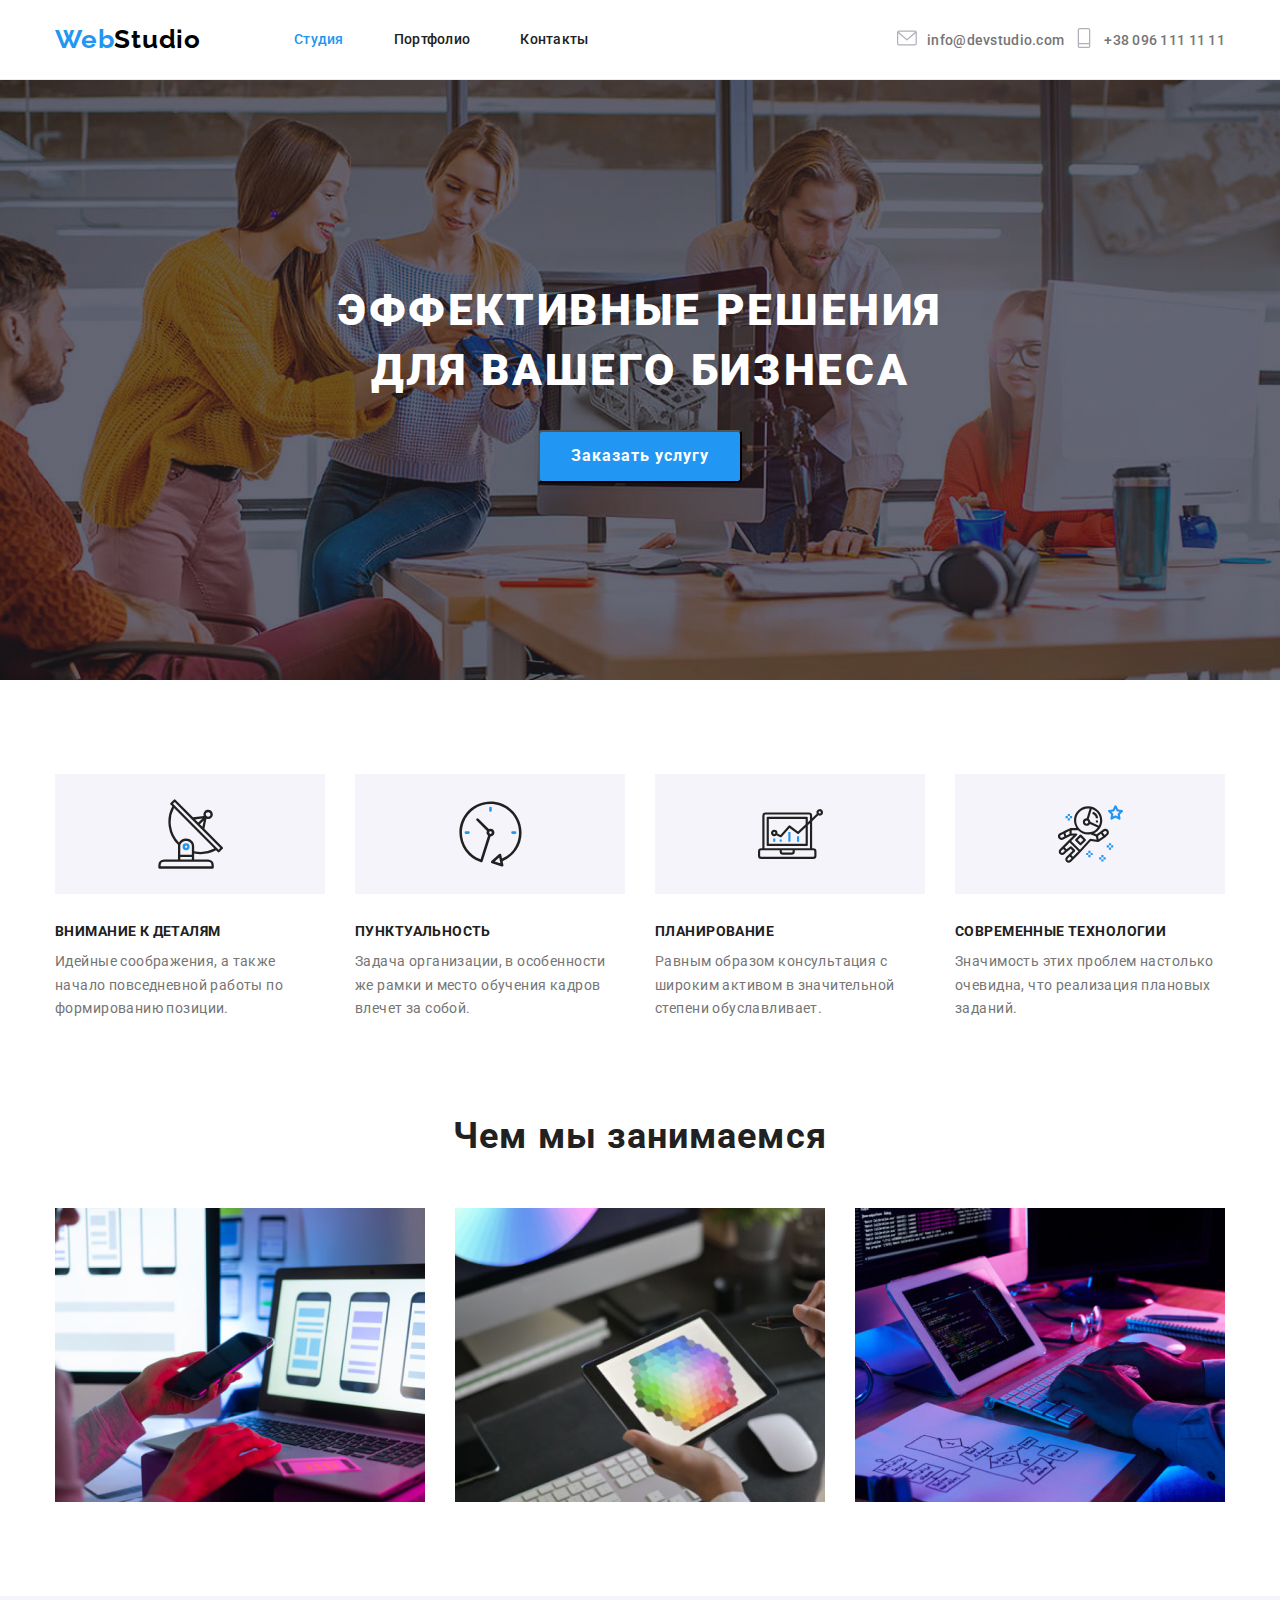
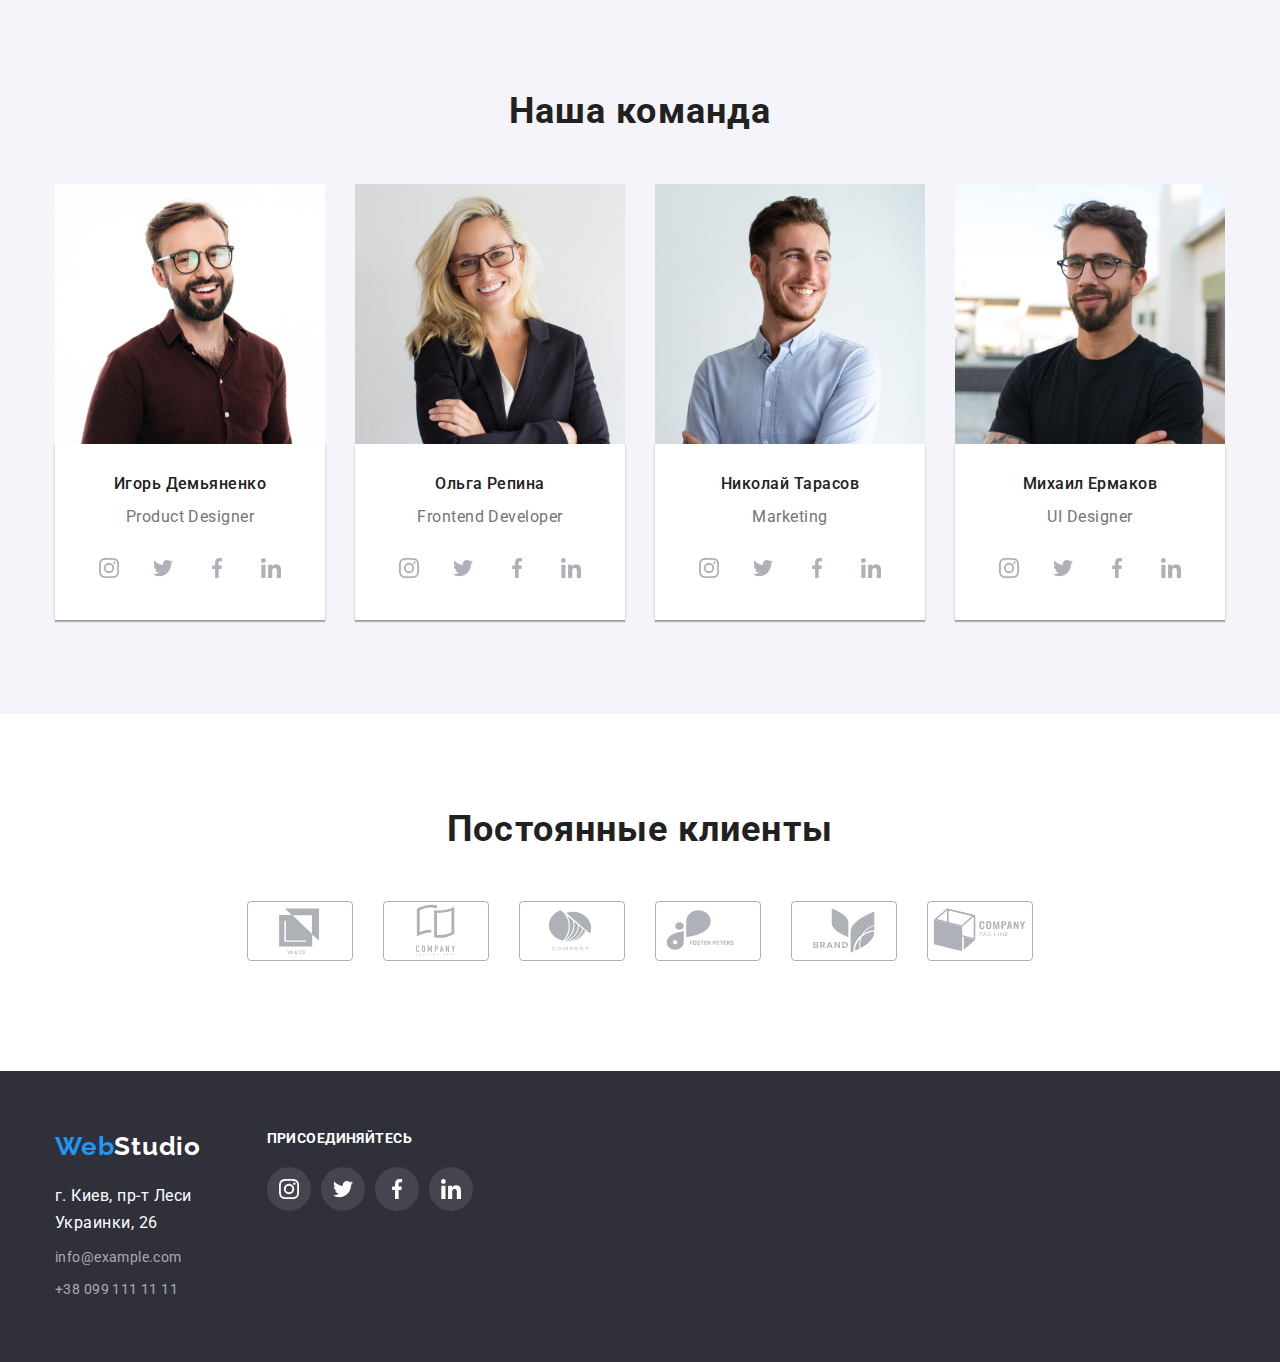
==== commit ab47806f: "fixed homework 4" ====
--- a/index.html
+++ b/index.html
@@ -49,14 +49,14 @@
             <ul class="header-social-list list">
               <li class="header-social-item">
                 <a
-                  class="socials-link link"
+                  class="socials-link-header link"
                   href=""
                   target="_blank"
                   rel="noopener noreferrer"
                   aria-label="mail"
                 >
                   <svg class="socials-icon" width="20" height="20">
-                    <use href="/image/icon/icons.svg#icon-mail"></use>
+                    <use href="./image/icon/icons.svg#icon-mail"></use>
                   </svg>
                 </a>
               </li>
@@ -68,14 +68,14 @@
 
               <li class="header-social-item">
                 <a
-                  class="socials-link link"
+                  class="socials-link-header link"
                   href=""
                   target="_blank"
                   rel="noopener noreferrer"
                   aria-label="phone"
                 >
                   <svg class="socials-icon" width="20" height="20">
-                    <use href="/image/icon/icons.svg#icon-phone"></use>
+                    <use href="./image/icon/icons.svg#icon-phone"></use>
                   </svg>
                 </a>
               </li>
@@ -92,7 +92,7 @@
     <!-- Main section -->
     <main>
       <!-- Hero section -->
-      <section class="hero">
+      <section class="hero overlay">
         <div class="container hero-container">
           <h1 class="main-title">Эффективные решения для вашего бизнеса</h1>
           <button class="main-btn" type="button">Заказать услугу</button>
@@ -113,7 +113,7 @@
                 aria-label="technology"
               >
                 <svg class="features-icon" width="65" height="70">
-                  <use href="/image/icon/icons.svg#icon-technology"></use>
+                  <use href="./image/icon/icons.svg#icon-technology"></use>
                 </svg>
               </a>
               <h3 class="section-subtitle">Внимание к деталям</h3>
@@ -130,7 +130,7 @@
                 aria-label="time"
               >
                 <svg class="features-icon" width="65" height="70">
-                  <use href="/image/icon/icons.svg#icon-time"></use>
+                  <use href="./image/icon/icons.svg#icon-time"></use>
                 </svg>
               </a>
               <h3 class="section-subtitle">Пунктуальность</h3>
@@ -147,7 +147,7 @@
                 aria-label="diagram"
               >
                 <svg class="features-icon" width="65" height="70">
-                  <use href="/image/icon/icons.svg#icon-diagram"></use>
+                  <use href="./image/icon/icons.svg#icon-diagram"></use>
                 </svg>
               </a>
               <h3 class="section-subtitle">Планирование</h3>
@@ -164,7 +164,7 @@
                 aria-label="astronaut"
               >
                 <svg class="features-icon" width="65" height="70">
-                  <use href="/image/icon/icons.svg#icon-astronaut"></use>
+                  <use href="./image/icon/icons.svg#icon-astronaut"></use>
                 </svg>
               </a>
               <h3 class="section-subtitle">Современные технологии</h3>
@@ -236,7 +236,7 @@
                       aria-label="instagram"
                     >
                       <svg class="socials-icon" width="20" height="20">
-                        <use href="/image/icon/icons.svg#icon-instagram"></use>
+                        <use href="./image/icon/icons.svg#icon-instagram"></use>
                       </svg>
                     </a>
                   </li>
@@ -249,7 +249,7 @@
                       aria-label="twitter"
                     >
                       <svg class="socials-icon" width="20" height="20">
-                        <use href="/image/icon/icons.svg#icon-twitter"></use>
+                        <use href="./image/icon/icons.svg#icon-twitter"></use>
                       </svg>
                     </a>
                   </li>
@@ -262,7 +262,7 @@
                       aria-label="facebook"
                     >
                       <svg class="socials-icon" width="20" height="20">
-                        <use href="/image/icon/icons.svg#icon-facebook"></use>
+                        <use href="./image/icon/icons.svg#icon-facebook"></use>
                       </svg>
                     </a>
                   </li>
@@ -275,7 +275,7 @@
                       aria-label="linkidn"
                     >
                       <svg class="socials-icon" width="20" height="20">
-                        <use href="/image/icon/icons.svg#icon-linkedin"></use>
+                        <use href="./image/icon/icons.svg#icon-linkedin"></use>
                       </svg>
                     </a>
                   </li>
@@ -303,7 +303,7 @@
                       aria-label="instagram"
                     >
                       <svg class="socials-icon" width="20" height="20">
-                        <use href="/image/icon/icons.svg#icon-instagram"></use>
+                        <use href="./image/icon/icons.svg#icon-instagram"></use>
                       </svg>
                     </a>
                   </li>
@@ -316,7 +316,7 @@
                       aria-label="twitter"
                     >
                       <svg class="socials-icon" width="20" height="20">
-                        <use href="/image/icon/icons.svg#icon-twitter"></use>
+                        <use href="./image/icon/icons.svg#icon-twitter"></use>
                       </svg>
                     </a>
                   </li>
@@ -329,7 +329,7 @@
                       aria-label="facebook"
                     >
                       <svg class="socials-icon" width="20" height="20">
-                        <use href="/image/icon/icons.svg#icon-facebook"></use>
+                        <use href="./image/icon/icons.svg#icon-facebook"></use>
                       </svg>
                     </a>
                   </li>
@@ -342,7 +342,7 @@
                       aria-label="linkidn"
                     >
                       <svg class="socials-icon" width="20" height="20">
-                        <use href="/image/icon/icons.svg#icon-linkedin"></use>
+                        <use href="./image/icon/icons.svg#icon-linkedin"></use>
                       </svg>
                     </a>
                   </li>
@@ -370,7 +370,7 @@
                       aria-label="instagram"
                     >
                       <svg class="socials-icon" width="20" height="20">
-                        <use href="/image/icon/icons.svg#icon-instagram"></use>
+                        <use href="./image/icon/icons.svg#icon-instagram"></use>
                       </svg>
                     </a>
                   </li>
@@ -383,7 +383,7 @@
                       aria-label="twitter"
                     >
                       <svg class="socials-icon" width="20" height="20">
-                        <use href="/image/icon/icons.svg#icon-twitter"></use>
+                        <use href="./image/icon/icons.svg#icon-twitter"></use>
                       </svg>
                     </a>
                   </li>
@@ -396,7 +396,7 @@
                       aria-label="facebook"
                     >
                       <svg class="socials-icon" width="20" height="20">
-                        <use href="/image/icon/icons.svg#icon-facebook"></use>
+                        <use href="./image/icon/icons.svg#icon-facebook"></use>
                       </svg>
                     </a>
                   </li>
@@ -409,7 +409,7 @@
                       aria-label="linkidn"
                     >
                       <svg class="socials-icon" width="20" height="20">
-                        <use href="/image/icon/icons.svg#icon-linkedin"></use>
+                        <use href="./image/icon/icons.svg#icon-linkedin"></use>
                       </svg>
                     </a>
                   </li>
@@ -437,7 +437,7 @@
                       aria-label="instagram"
                     >
                       <svg class="socials-icon" width="20" height="20">
-                        <use href="/image/icon/icons.svg#icon-instagram"></use>
+                        <use href="./image/icon/icons.svg#icon-instagram"></use>
                       </svg>
                     </a>
                   </li>
@@ -450,7 +450,7 @@
                       aria-label="twitter"
                     >
                       <svg class="socials-icon" width="20" height="20">
-                        <use href="/image/icon/icons.svg#icon-twitter"></use>
+                        <use href="./image/icon/icons.svg#icon-twitter"></use>
                       </svg>
                     </a>
                   </li>
@@ -463,7 +463,7 @@
                       aria-label="facebook"
                     >
                       <svg class="socials-icon" width="20" height="20">
-                        <use href="/image/icon/icons.svg#icon-facebook"></use>
+                        <use href="./image/icon/icons.svg#icon-facebook"></use>
                       </svg>
                     </a>
                   </li>
@@ -476,7 +476,7 @@
                       aria-label="linkidn"
                     >
                       <svg class="socials-icon" width="20" height="20">
-                        <use href="/image/icon/icons.svg#icon-linkedin"></use>
+                        <use href="./image/icon/icons.svg#icon-linkedin"></use>
                       </svg>
                     </a>
                   </li>
@@ -501,7 +501,7 @@
               aria-label="icon-company-1"
             >
               <svg class="clients-icon" width="170" height="92">
-                <use href="/image/icon/icons.svg#icon-company-1"></use>
+                <use href="./image/icon/icons.svg#icon-company-1"></use>
               </svg>
             </a>
           </li>
@@ -514,7 +514,7 @@
               aria-label="icon-company-2"
             >
               <svg class="clients-icon" width="170" height="92">
-                <use href="/image/icon/icons.svg#icon-company-2"></use>
+                <use href="./image/icon/icons.svg#icon-company-2"></use>
               </svg>
             </a>
           </li>
@@ -527,7 +527,7 @@
               aria-label="icon-company-3"
             >
               <svg class="clients-icon" width="170" height="92">
-                <use href="/image/icon/icons.svg#icon-company-3"></use>
+                <use href="./image/icon/icons.svg#icon-company-3"></use>
               </svg>
             </a>
           </li>
@@ -540,7 +540,7 @@
               aria-label="icon-company-4"
             >
               <svg class="clients-icon" width="170" height="92">
-                <use href="/image/icon/icons.svg#icon-company-4"></use>
+                <use href="./image/icon/icons.svg#icon-company-4"></use>
               </svg>
             </a>
           </li>
@@ -553,7 +553,7 @@
               aria-label="icon-company-5"
             >
               <svg class="clients-icon" width="170" height="92">
-                <use href="/image/icon/icons.svg#icon-company-5"></use>
+                <use href="./image/icon/icons.svg#icon-company-5"></use>
               </svg>
             </a>
           </li>
@@ -566,7 +566,7 @@
               aria-label="icon-company-6"
             >
               <svg class="clients-icon" width="170" height="92">
-                <use href="/image/icon/icons.svg#icon-company-6"></use>
+                <use href="./image/icon/icons.svg#icon-company-6"></use>
               </svg>
             </a>
           </li>
@@ -613,7 +613,7 @@
                 aria-label="instagram"
               >
                 <svg class="footer-icon" width="20" height="20">
-                  <use href="/image/icon/icons.svg#icon-instagram"></use>
+                  <use href="./image/icon/icons.svg#icon-instagram"></use>
                 </svg>
               </a>
             </li>
@@ -626,7 +626,7 @@
                 aria-label="twitter"
               >
                 <svg class="footer-icon" width="20" height="20">
-                  <use href="/image/icon/icons.svg#icon-twitter"></use>
+                  <use href="./image/icon/icons.svg#icon-twitter"></use>
                 </svg>
               </a>
             </li>
@@ -639,7 +639,7 @@
                 aria-label="facebook"
               >
                 <svg class="footer-icon" width="20" height="20">
-                  <use href="/image/icon/icons.svg#icon-facebook"></use>
+                  <use href="./image/icon/icons.svg#icon-facebook"></use>
                 </svg>
               </a>
             </li>
@@ -652,7 +652,7 @@
                 aria-label="linkidn"
               >
                 <svg class="footer-icon" width="20" height="20">
-                  <use href="/image/icon/icons.svg#icon-linkedin"></use>
+                  <use href="./image/icon/icons.svg#icon-linkedin"></use>
                 </svg>
               </a>
             </li>
--- a/css/styles.css
+++ b/css/styles.css
@@ -150,6 +150,10 @@
   justify-content: center;
   gap: 10px;
 }
+
+.socials-link-header:hover .socials-icon {
+  fill: var(--link-txt-cl);
+}
 /**
 |===============================
 |Hero section
@@ -163,6 +167,17 @@
 
 .hero-container {
   align-items: center;
+}
+.overlay {
+  max-width: 1600px;
+  height: 600px;
+  margin-left: auto;
+  margin-right: auto;
+
+  background-image: linear-gradient(to right, rgba(47, 48, 58, 0.4), rgba(47, 48, 58, 0.4)),
+    url(../image/background/background-hero.jpg);
+
+  background-position: center;
 }
 
 .main-title {
@@ -493,6 +508,7 @@
 .socials-link:hover .socials-icon {
   fill: #ffffff;
 }
+
 /**
 |===============================
 |Portfolio list
@@ -510,10 +526,8 @@
   gap: 8px;
   justify-content: center;
   margin-top: 0;
-  margin-bottom: 0;
+
   margin-bottom: 50px;
-  padding-top: 6px;
-  padding-bottom: 6px;
 }
 
 .project-link:hover,
@@ -558,6 +572,7 @@
   overflow: hidden;
 }
 
+/*
 .functional-list {
   font-weight: 500;
   font-size: 16px;
@@ -571,14 +586,17 @@
 .item-all {
   color: #ffffff;
   background-color: var(--link-txt-cl);
-}
+}*/
 .about-project {
   display: flex;
   gap: 30px;
   flex-wrap: wrap;
-  margin-block: 0;
-  margin-inline: 0;
-  padding-inline: 0;
+  margin-top: 0;
+  margin-bottom: 0;
+}
+.card {
+  box-shadow: 0px 1px 1px rgba(0, 0, 0, 0.12), 0px 4px 4px rgba(0, 0, 0, 0.06),
+    1px 4px 6px rgba(0, 0, 0, 0.16);
 }
 .project-wrapper {
   padding-top: 20px;
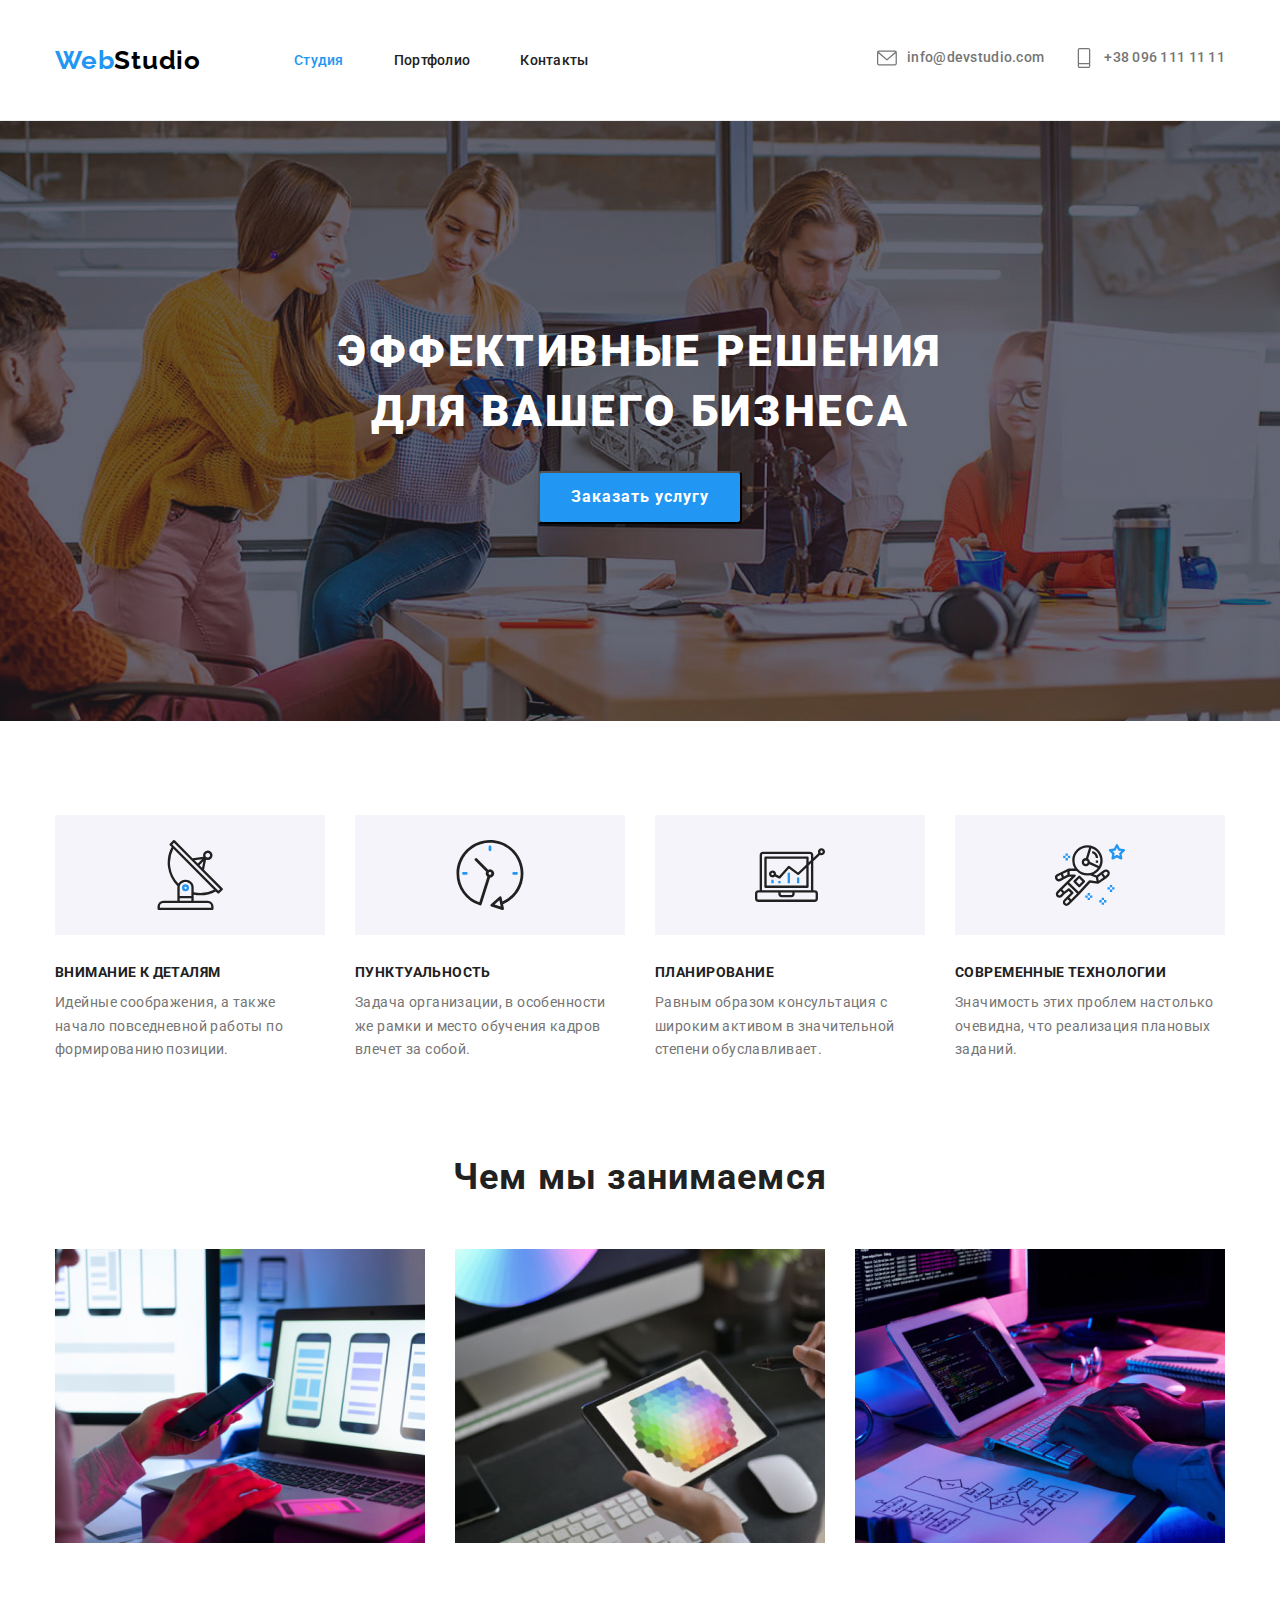
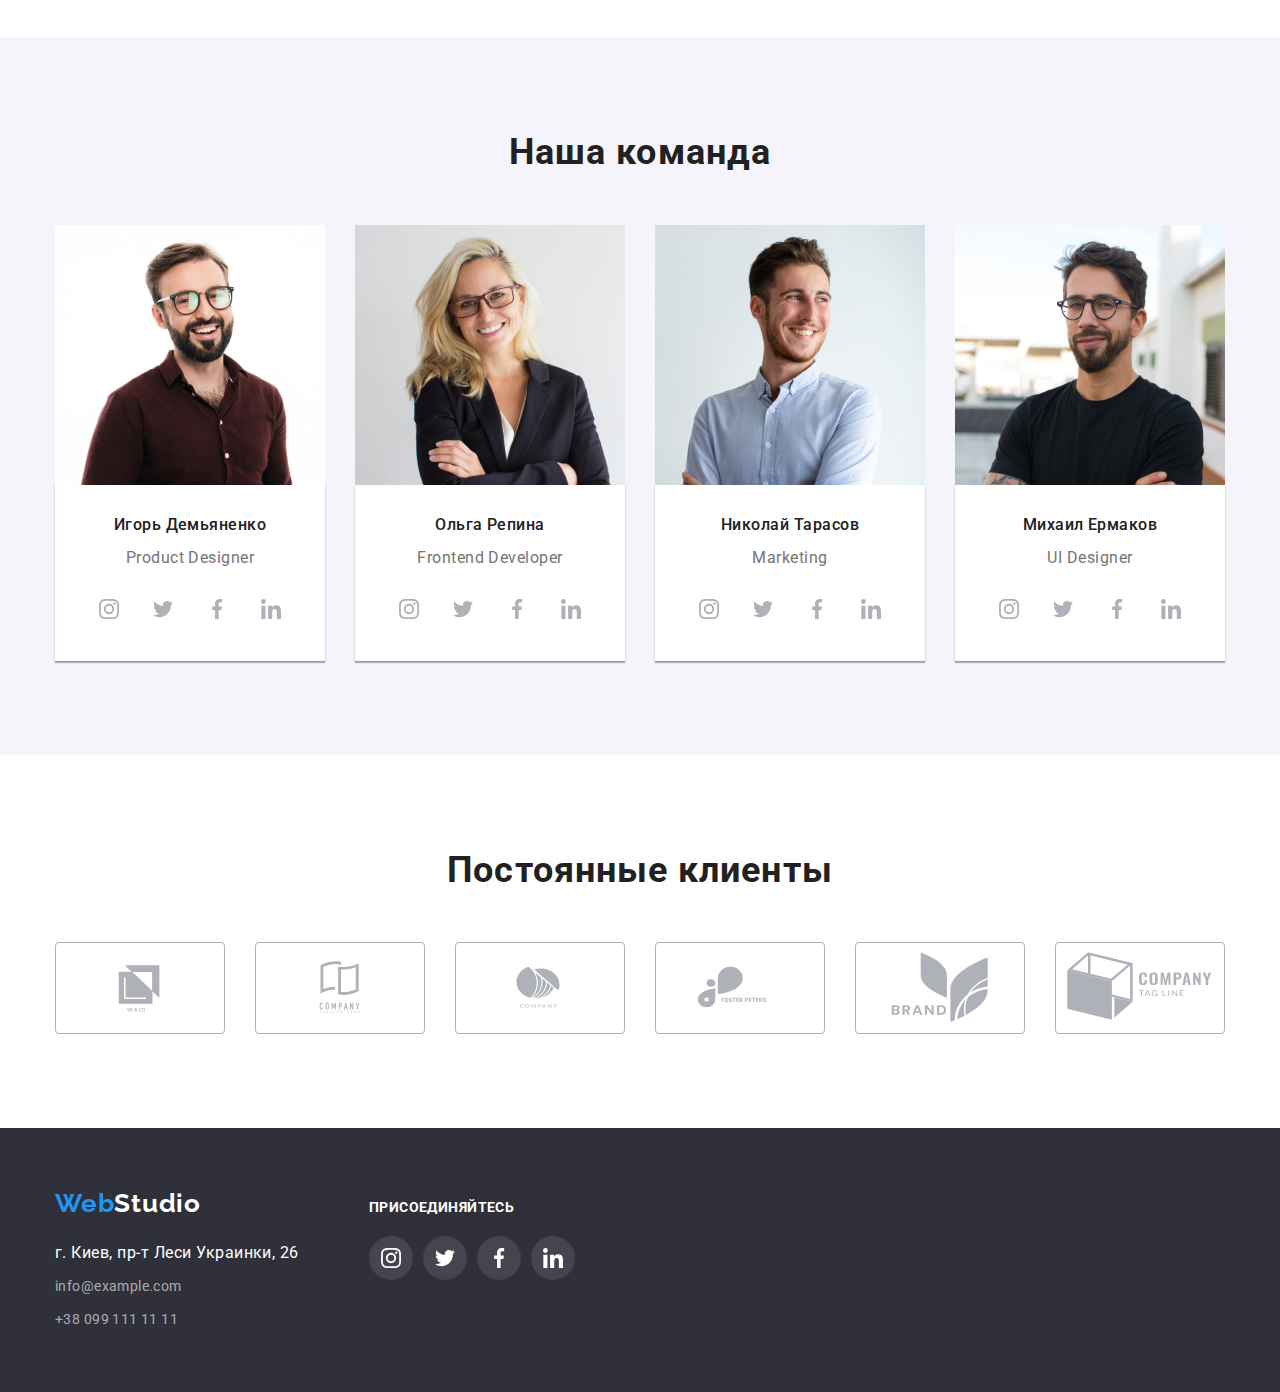
==== commit 71c83c85: "update_homework_21_07_22" ====
--- a/index.html
+++ b/index.html
@@ -44,47 +44,23 @@
             </li>
           </ul>
         </nav>
-        <ul class="header-list list">
-          <li class="header-item">
-            <ul class="header-social-list list">
-              <li class="header-social-item">
-                <a
-                  class="socials-link-header link"
-                  href=""
-                  target="_blank"
-                  rel="noopener noreferrer"
-                  aria-label="mail"
-                >
-                  <svg class="socials-icon" width="20" height="20">
-                    <use href="./image/icon/icons.svg#icon-mail"></use>
-                  </svg>
-                </a>
-              </li>
-              <li class="header-social-item">
-                <a class="header-mail header-link link" href="mailto:info@devstudio.com"
-                  >info@devstudio.com</a
-                >
-              </li>
 
-              <li class="header-social-item">
-                <a
-                  class="socials-link-header link"
-                  href=""
-                  target="_blank"
-                  rel="noopener noreferrer"
-                  aria-label="phone"
-                >
-                  <svg class="socials-icon" width="20" height="20">
-                    <use href="./image/icon/icons.svg#icon-phone"></use>
-                  </svg>
-                </a>
-              </li>
-              <li class="header-item">
-                <a class="header-phone header-link link" href="tel:+380961111111"
-                  >+38 096 111 11 11</a
-                >
-              </li>
-            </ul>
+        <ul class="contacts-nav list">
+          <li class="item">
+            <a class="link contacts-link" href="mailto:info@devstudio.com"
+              ><svg class="contact-icon" width="20" height="20">
+                <use href="./image/icon/icons.svg#icon-mail"></use>
+              </svg>
+              info@devstudio.com</a
+            >
+          </li>
+          <li class="item">
+            <a class="link contacts-link" href="tel:+380961111111"
+              ><svg class="contact-icon" width="20" height="20">
+                <use href="./image/icon/icons.svg#icon-phone"></use>
+              </svg>
+              +38 096 111 11 11</a
+            >
           </li>
         </ul>
       </div>
@@ -105,68 +81,44 @@
           <h2 class="visually-hidden">Особенности</h2>
           <ul class="features-list list">
             <li class="features-item">
-              <a
-                class="features-link link"
-                href=""
-                target="_blank"
-                rel="noopener noreferrer"
-                aria-label="technology"
-              >
-                <svg class="features-icon" width="65" height="70">
+              <div class="features-box">
+                <svg class="features-icon" width="70" height="70">
                   <use href="./image/icon/icons.svg#icon-technology"></use>
                 </svg>
-              </a>
+              </div>
               <h3 class="section-subtitle">Внимание к деталям</h3>
               <p class="about-desc">
                 Идейные соображения, а также начало повседневной работы по формированию позиции.
               </p>
             </li>
             <li class="features-item">
-              <a
-                class="features-link link"
-                href=""
-                target="_blank"
-                rel="noopener noreferrer"
-                aria-label="time"
-              >
-                <svg class="features-icon" width="65" height="70">
+              <div class="features-box">
+                <svg class="features-icon" width="70" height="70">
                   <use href="./image/icon/icons.svg#icon-time"></use>
                 </svg>
-              </a>
+              </div>
               <h3 class="section-subtitle">Пунктуальность</h3>
               <p class="about-desc">
                 Задача организации, в особенности же рамки и место обучения кадров влечет за собой.
               </p>
             </li>
             <li class="features-item">
-              <a
-                class="features-link link"
-                href=""
-                target="_blank"
-                rel="noopener noreferrer"
-                aria-label="diagram"
-              >
-                <svg class="features-icon" width="65" height="70">
+              <div class="features-box">
+                <svg class="features-icon" width="70" height="70">
                   <use href="./image/icon/icons.svg#icon-diagram"></use>
                 </svg>
-              </a>
+              </div>
               <h3 class="section-subtitle">Планирование</h3>
               <p class="about-desc">
                 Равным образом консультация с широким активом в значительной степени обуславливает.
               </p>
             </li>
             <li class="features-item">
-              <a
-                class="features-link link"
-                href=""
-                target="_blank"
-                rel="noopener noreferrer"
-                aria-label="astronaut"
-              >
-                <svg class="features-icon" width="65" height="70">
+              <div class="features-box">
+                <svg class="features-icon" width="70" height="70">
                   <use href="./image/icon/icons.svg#icon-astronaut"></use>
                 </svg>
-              </a>
+              </div>
               <h3 class="section-subtitle">Современные технологии</h3>
               <p class="about-desc">
                 Значимость этих проблем настолько очевидна, что реализация плановых заданий.
@@ -486,93 +438,93 @@
           </ul>
         </div>
       </section>
+      <!-- Clients section -->
+      <section class="section clients-section">
+        <div class="container">
+          <h2 class="second-title">Постоянные клиенты</h2>
+          <ul class="clients clients-list list">
+            <li class="clients-item">
+              <a
+                class="clients-link link"
+                href=""
+                target="_blank"
+                rel="noopener noreferrer"
+                aria-label="icon-company-1"
+              >
+                <svg class="clients-icon" width="106" height="60">
+                  <use href="./image/icon/icons.svg#icon-company-1"></use>
+                </svg>
+              </a>
+            </li>
+            <li class="clients-item">
+              <a
+                class="clients-link link"
+                href=""
+                target="_blank"
+                rel="noopener noreferrer"
+                aria-label="icon-company-2"
+              >
+                <svg class="clients-icon" width="106" height="60">
+                  <use href="./image/icon/icons.svg#icon-company-2"></use>
+                </svg>
+              </a>
+            </li>
+            <li class="clients-item">
+              <a
+                class="clients-link link"
+                href=""
+                target="_blank"
+                rel="noopener noreferrer"
+                aria-label="icon-company-3"
+              >
+                <svg class="clients-icon" width="106" height="60">
+                  <use href="./image/icon/icons.svg#icon-company-3"></use>
+                </svg>
+              </a>
+            </li>
+            <li class="clients-item">
+              <a
+                class="clients-link link"
+                href=""
+                target="_blank"
+                rel="noopener noreferrer"
+                aria-label="icon-company-4"
+              >
+                <svg class="clients-icon" width="106" height="60">
+                  <use href="./image/icon/icons.svg#icon-company-4"></use>
+                </svg>
+              </a>
+            </li>
+            <li class="clients-item">
+              <a
+                class="clients-link link"
+                href=""
+                target="_blank"
+                rel="noopener noreferrer"
+                aria-label="icon-company-5"
+              >
+                <svg class="clients-icon" width="170" height="92">
+                  <use href="./image/icon/icons.svg#icon-company-5"></use>
+                </svg>
+              </a>
+            </li>
+            <li class="clients-item">
+              <a
+                class="clients-link link"
+                href=""
+                target="_blank"
+                rel="noopener noreferrer"
+                aria-label="icon-company-6"
+              >
+                <svg class="clients-icon" width="170" height="92">
+                  <use href="./image/icon/icons.svg#icon-company-6"></use>
+                </svg>
+              </a>
+            </li>
+          </ul>
+        </div>
+      </section>
     </main>
-    <!-- Clients section -->
-    <section class="section clients-section">
-      <div class="container">
-        <h2 class="second-title">Постоянные клиенты</h2>
-        <ul class="clients clients-list list">
-          <li class="clients-item">
-            <a
-              class="clients-link link"
-              href=""
-              target="_blank"
-              rel="noopener noreferrer"
-              aria-label="icon-company-1"
-            >
-              <svg class="clients-icon" width="170" height="92">
-                <use href="./image/icon/icons.svg#icon-company-1"></use>
-              </svg>
-            </a>
-          </li>
-          <li class="clients-item">
-            <a
-              class="clients-link link"
-              href=""
-              target="_blank"
-              rel="noopener noreferrer"
-              aria-label="icon-company-2"
-            >
-              <svg class="clients-icon" width="170" height="92">
-                <use href="./image/icon/icons.svg#icon-company-2"></use>
-              </svg>
-            </a>
-          </li>
-          <li class="clients-item">
-            <a
-              class="clients-link link"
-              href=""
-              target="_blank"
-              rel="noopener noreferrer"
-              aria-label="icon-company-3"
-            >
-              <svg class="clients-icon" width="170" height="92">
-                <use href="./image/icon/icons.svg#icon-company-3"></use>
-              </svg>
-            </a>
-          </li>
-          <li class="clients-item">
-            <a
-              class="clients-link link"
-              href=""
-              target="_blank"
-              rel="noopener noreferrer"
-              aria-label="icon-company-4"
-            >
-              <svg class="clients-icon" width="170" height="92">
-                <use href="./image/icon/icons.svg#icon-company-4"></use>
-              </svg>
-            </a>
-          </li>
-          <li class="clients-item">
-            <a
-              class="clients-link link"
-              href=""
-              target="_blank"
-              rel="noopener noreferrer"
-              aria-label="icon-company-5"
-            >
-              <svg class="clients-icon" width="170" height="92">
-                <use href="./image/icon/icons.svg#icon-company-5"></use>
-              </svg>
-            </a>
-          </li>
-          <li class="clients-item">
-            <a
-              class="clients-link link"
-              href=""
-              target="_blank"
-              rel="noopener noreferrer"
-              aria-label="icon-company-6"
-            >
-              <svg class="clients-icon" width="170" height="92">
-                <use href="./image/icon/icons.svg#icon-company-6"></use>
-              </svg>
-            </a>
-          </li>
-        </ul>
-      </div>
-    </section>
 
     <!-- Footer section -->
     <footer class="footer" id="contacts">
@@ -601,7 +553,7 @@
             </ul>
           </address>
         </div>
-        <div class="container footer-container">
+        <div class="footer-container">
           <p class="footer-text">Присоединяйтесь</p>
           <ul class="footer-connect list">
             <li class="footer-connect-item">
--- a/css/styles.css
+++ b/css/styles.css
@@ -93,6 +93,9 @@
   letter-spacing: 0.03em;
   color: #ffffff;
 }
+.header-nav {
+  margin-right: auto;
+}
 .header-list {
   display: flex;
   margin-top: 0;
@@ -100,7 +103,6 @@
 }
 
 .header-list-nav {
-  display: flex;
   padding-top: 32px;
   padding-bottom: 32px;
 }
@@ -113,47 +115,63 @@
   margin-right: 0;
 }
 
-.header-nav {
-  margin-right: auto;
-}
 .header-link,
-.header-email {
-  font-weight: 500;
-  font-size: 14px;
-  line-height: 1.1;
-  letter-spacing: 0.02em;
-
-  color: var(--main-txt-cl);
-}
-
-.header-link:hover,
-.header-link:focus .header-phone:hover,
-.header-phone:focus {
-  color: var(--link-txt-cl);
-}
-.header-link-current {
-  color: var(--link-txt-cl);
-}
-
-.header-phone,
 .header-mail {
   font-weight: 500;
   font-size: 14px;
   line-height: 1.1;
   letter-spacing: 0.02em;
 
+  color: var(--main-txt-cl);
+}
+
+.header-link:hover,
+.header-link:focus {
+  color: var(--link-txt-cl);
+}
+
+.header-link-current {
+  color: var(--link-txt-cl);
+}
+.contacts-nav {
+  display: flex;
+  align-items: center;
+  justify-content: center;
+  margin-left: auto;
+  padding-top: 32px;
+  padding-bottom: 32px;
+}
+.contacts-nav .link {
+  font-weight: 500;
+  font-size: 14px;
+  line-height: 1.1;
+  letter-spacing: 0.02em;
   color: #757575;
 }
-.header-social-list {
-  display: flex;
-  align-items: center;
-  justify-content: center;
-  gap: 10px;
-}
-
-.socials-link-header:hover .socials-icon {
-  fill: var(--link-txt-cl);
-}
+
+.contacts-nav .item + .item {
+  margin-left: 30px;
+}
+
+.contacts-nav .link:hover,
+.link:focus {
+  color: var(--link-txt-cl);
+}
+.contacts-link {
+  display: inline-flex;
+  align-items: center;
+}
+.contact-icon {
+  margin-right: 10px;
+  fill: currentColor;
+}
+
+/**
+|===============================
+|test srction
+|===============================
+*/
+
 /**
 |===============================
 |Hero section
@@ -218,11 +236,6 @@
 .main-btn:focus {
   background-color: #188ce8;
 }
-.main-btn-link:hover,
-.main-btn-link:focus {
-  color: #ffffff;
-  background-color: #188ce8;
-}
 
 /**
 |===============================
@@ -246,7 +259,7 @@
   width: 270px;
 }
 
-.features-link {
+.features-box {
   display: flex;
   align-items: center;
   justify-content: center;
@@ -364,14 +377,21 @@
   justify-content: center;
   gap: 30px;
   margin-top: 50px;
+  margin-top: 0;
+  margin-bottom: 0;
+}
+
+.clients-item {
+  height: 92px;
+  width: 170px;
 }
 
 .clients-link {
   display: flex;
   align-items: center;
   justify-content: center;
-  width: 106px;
-  height: 60px;
+  height: 92px;
+  width: 170px;
 
   border: 1px solid #afb1b8;
   border-radius: 4px;
@@ -380,11 +400,13 @@
   fill: #afb1b8;
 }
 
-.clients-link:hover {
-  background-color: var(--link-txt-cl);
-}
-
-.clients-link:hover .clients-icon {
+.clients-link:hover,
+.clients-link:focus {
+  background-color: var(--link-txt-cl);
+}
+
+.clients-link:hover,
+.clients-link:focus .clients-icon {
   fill: #ffffff;
 }
 
@@ -401,6 +423,8 @@
 }
 .footer-section {
   display: flex;
+  align-items: baseline;
+  gap: 70px;
 }
 
 .logo-footer {
@@ -441,6 +465,7 @@
   display: flex;
   gap: 10px;
   margin-top: 20px;
+  margin-bottom: 0;
 }
 .footer-text {
   font-weight: 700;
@@ -466,11 +491,13 @@
   fill: #ffffff;
 }
 
-.footer-connect-link:hover {
-  background-color: var(--link-txt-cl);
-}
-
-.footer-connect-link:hover .footer-icon {
+.footer-connect-link:hover,
+.footer-connect-link:focus {
+  background-color: var(--link-txt-cl);
+}
+
+.footer-connect-link:hover,
+.footer-connect-link:focus .footer-icon {
   fill: #ffffff;
 }
 
@@ -497,16 +524,16 @@
   background-color: #ffffff;
   border-radius: 50%;
 }
+
+.socials-link:hover {
+  background-color: var(--link-txt-cl);
+}
+
+.socials-link:hover .socials-icon {
+  fill: #ffffff;
+}
 .socials-icon {
   fill: #afb1b8;
-}
-
-.socials-link:hover {
-  background-color: var(--link-txt-cl);
-}
-
-.socials-link:hover .socials-icon {
-  fill: #ffffff;
 }
 
 /**
@@ -540,6 +567,8 @@
 .btn-project:focus {
   color: #ffffff;
   background-color: var(--link-txt-cl);
+  box-shadow: 0px 3px 1px rgba(0, 0, 0, 0.1), 0px 1px 2px rgba(0, 0, 0, 0.08),
+    0px 2px 2px rgba(0, 0, 0, 0.12);
 }
 .btn-project {
   font-family: inherit;
@@ -594,10 +623,7 @@
   margin-top: 0;
   margin-bottom: 0;
 }
-.card {
-  box-shadow: 0px 1px 1px rgba(0, 0, 0, 0.12), 0px 4px 4px rgba(0, 0, 0, 0.06),
-    1px 4px 6px rgba(0, 0, 0, 0.16);
-}
+
 .project-wrapper {
   padding-top: 20px;
   padding-bottom: 20px;
@@ -608,6 +634,14 @@
   background: #ffffff;
   border: 1px solid #eeeeee;
 }
+.link-project {
+  display: block;
+}
+.link-project:hover,
+.link-project:focus {
+  box-shadow: 0px 1px 1px rgba(0, 0, 0, 0.12), 0px 4px 4px rgba(0, 0, 0, 0.06),
+    1px 4px 6px rgba(0, 0, 0, 0.16);
+}
 
 .projects-item {
   font-weight: 700;
